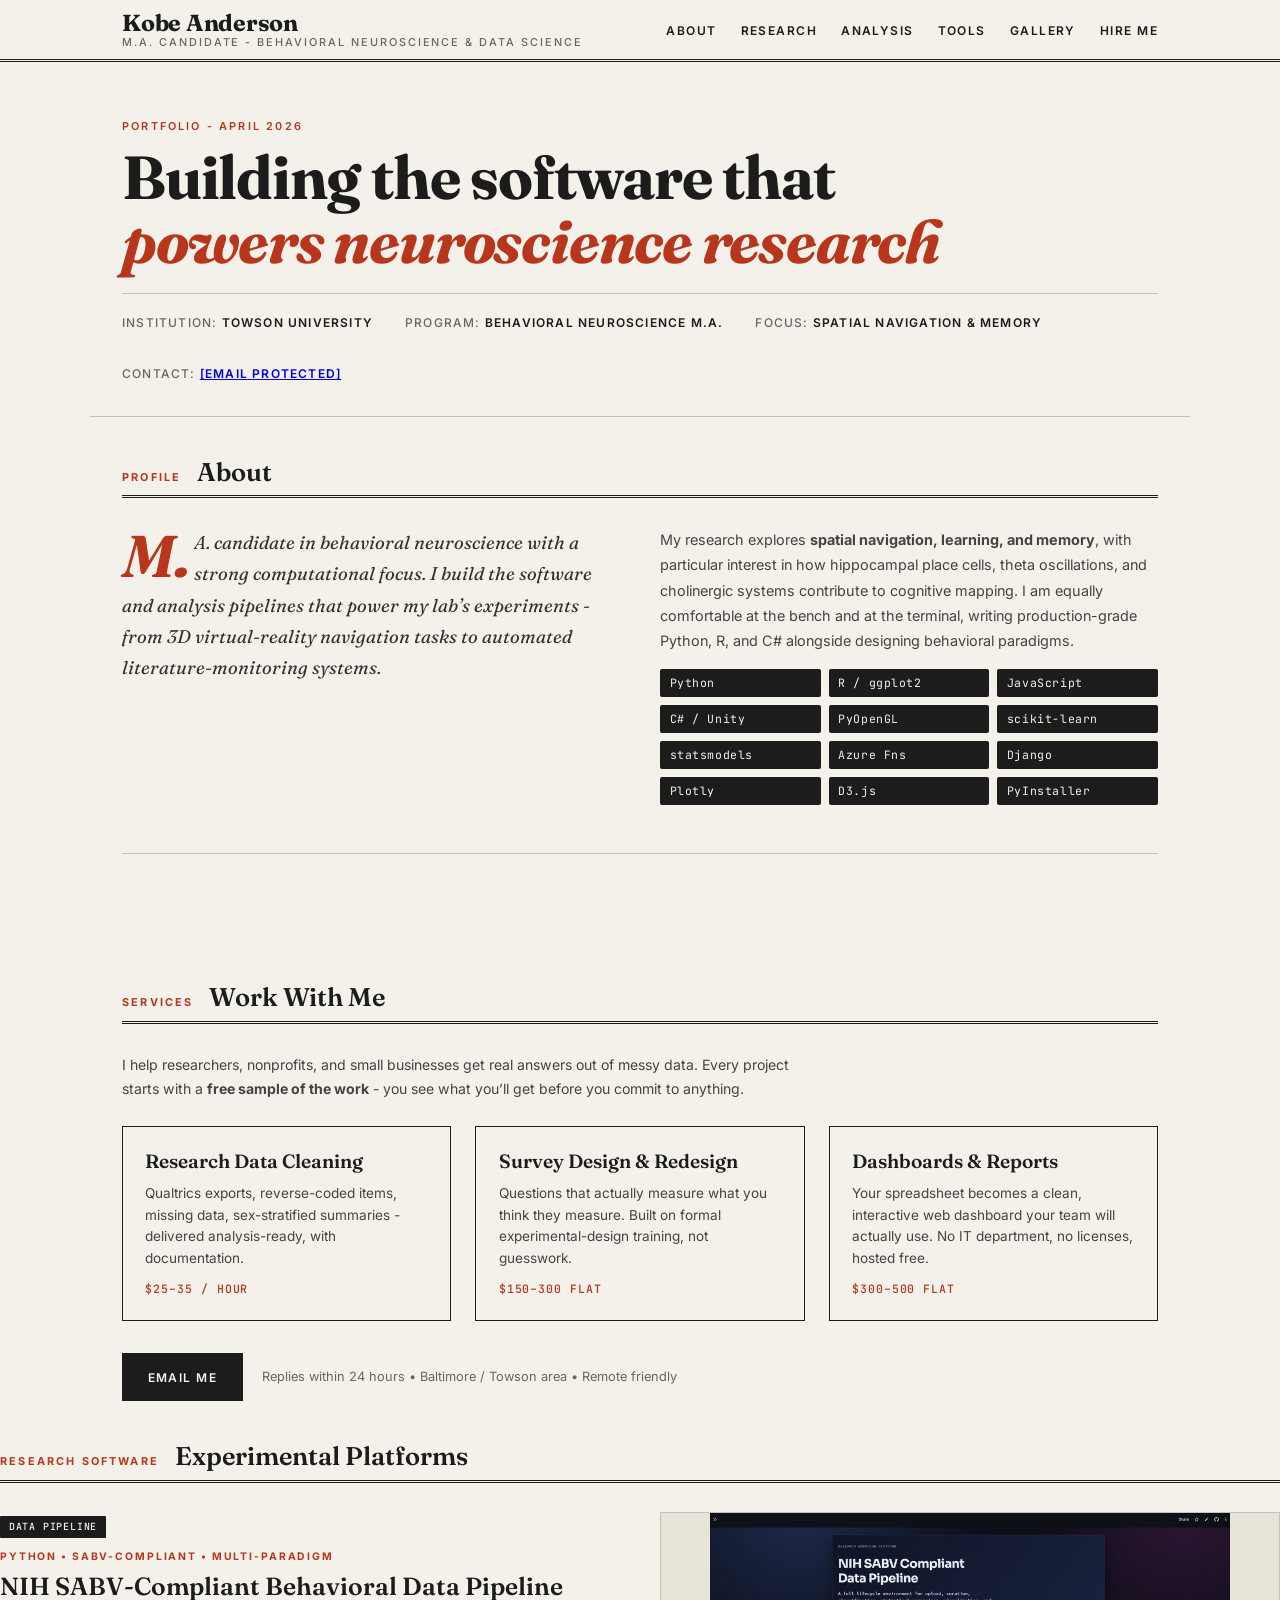
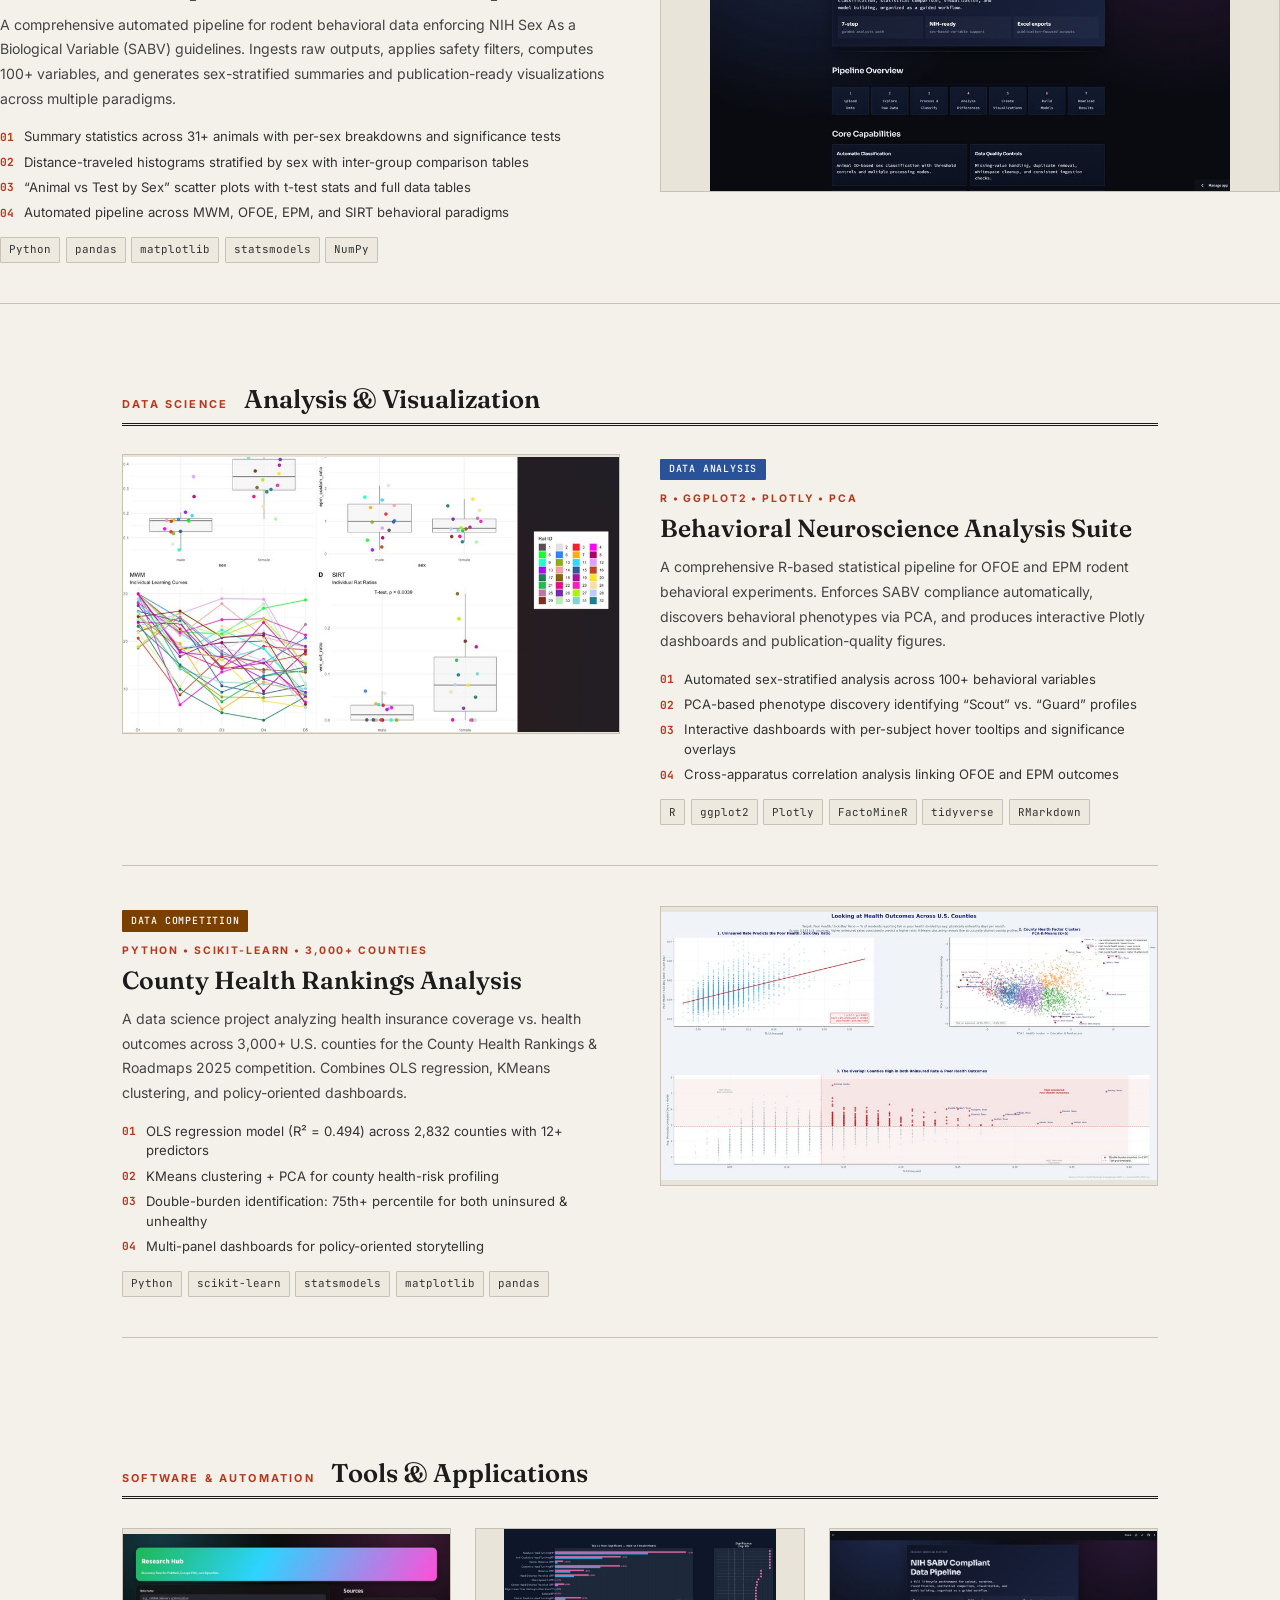
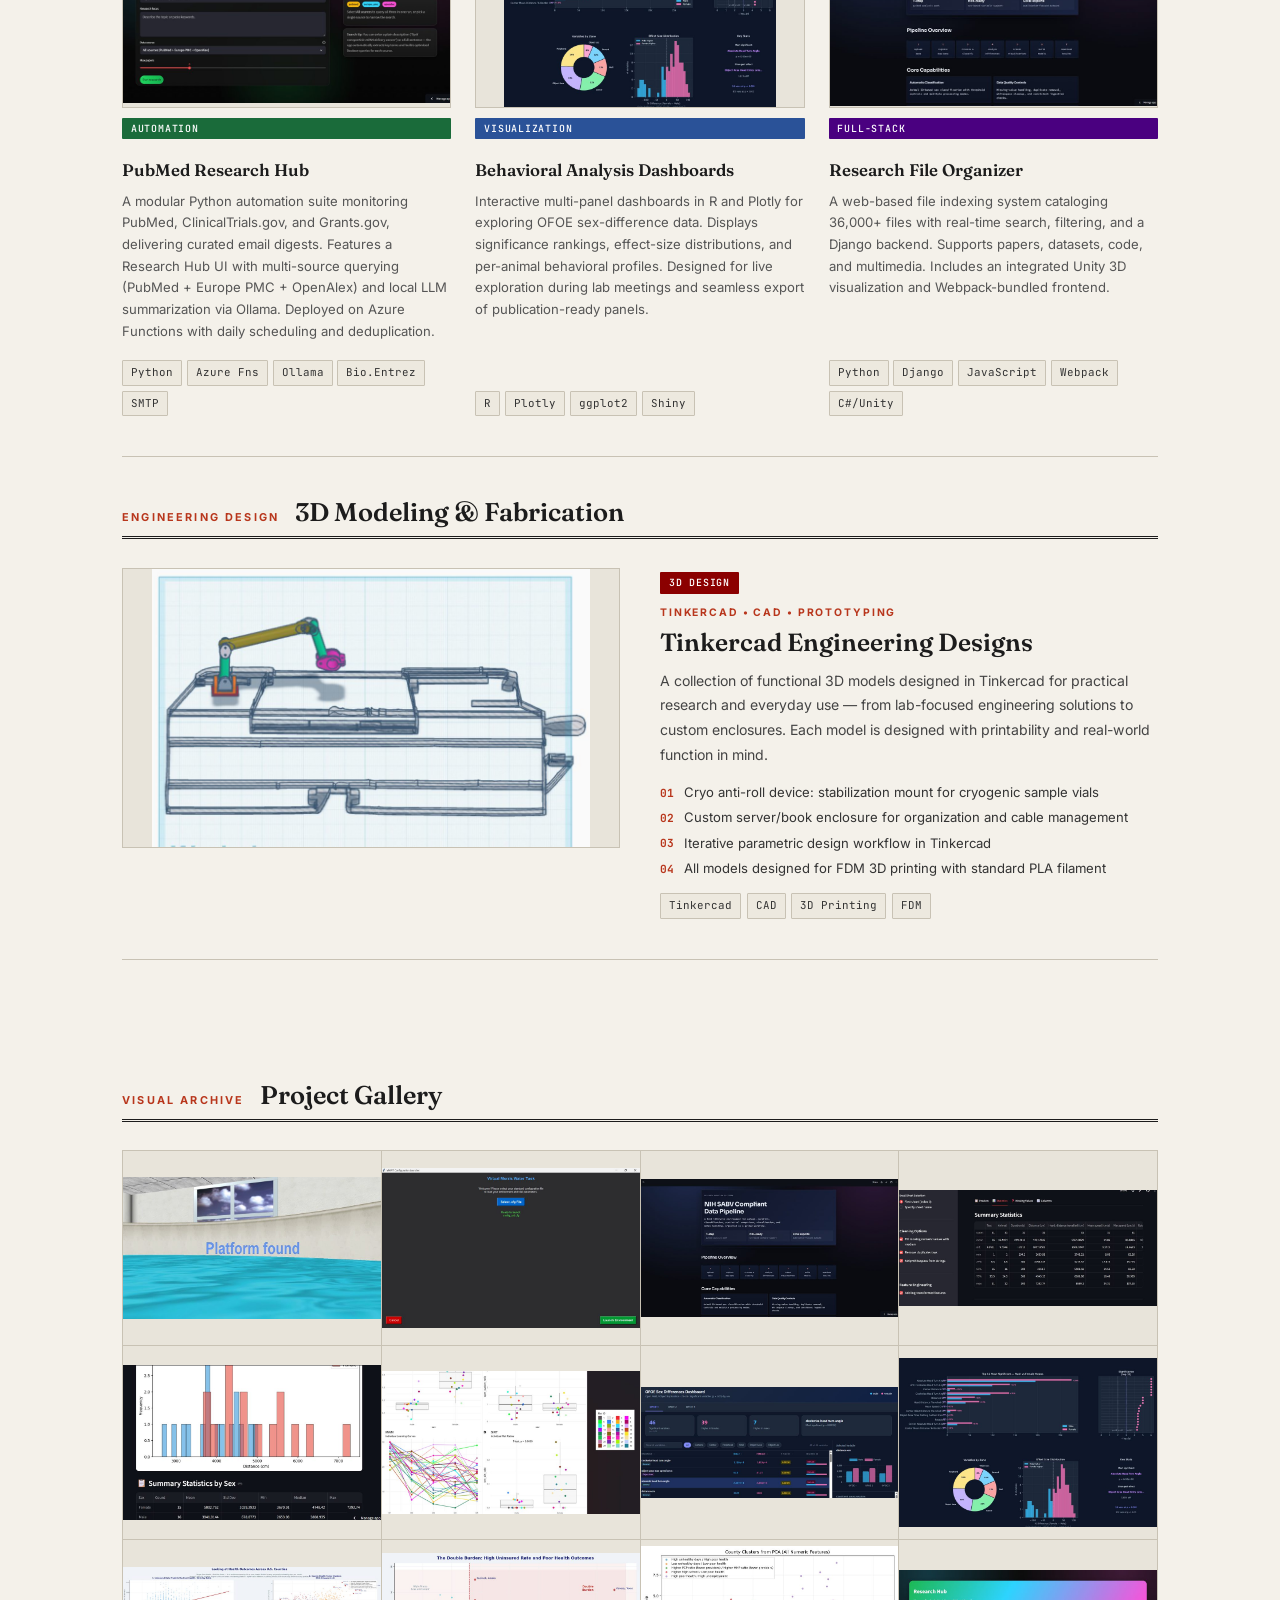
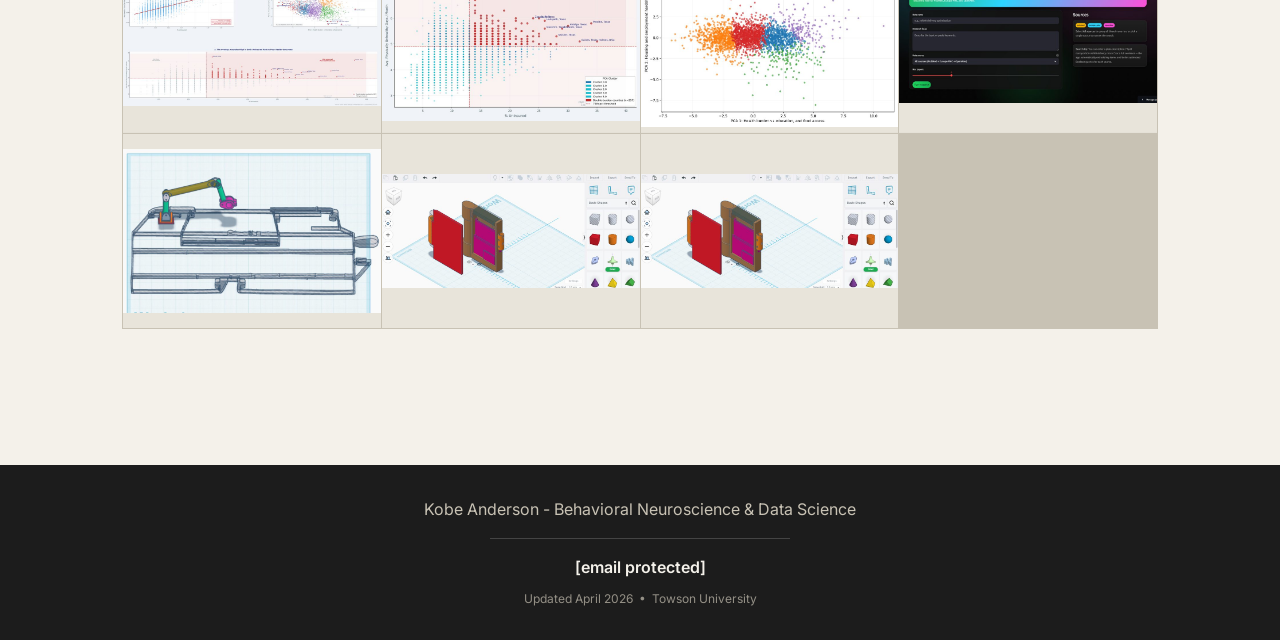
==== index.html @ 32486c0e "Update index.html" ====
<!DOCTYPE html>
<html lang="en">
<head>
<meta charset="UTF-8" />
<meta name="viewport" content="width=device-width, initial-scale=1.0" />
<title>Kobe Anderson — Research Portfolio</title>
<link rel="preconnect" href="https://fonts.googleapis.com" />
<link rel="preconnect" href="https://fonts.gstatic.com" crossorigin />
<link href="https://fonts.googleapis.com/css2?family=Fraunces:ital,wght@0,300;0,400;0,600;0,700;1,300;1,400&family=Inter:wght@300;400;500;600&family=JetBrains+Mono:wght@400;500&display=swap" rel="stylesheet" />
<style>
*,*::before,*::after{box-sizing:border-box;margin:0;padding:0}
html{scroll-behavior:smooth;font-size:16px}
body{background:#f4f1ea;color:#1c1c1c;font-family:'Inter',sans-serif;line-height:1.6;min-height:100vh}
.masthead{position:sticky;top:0;z-index:100;background:#f4f1ea;border-bottom:3px double #1c1c1c;padding:0.6rem 0}
.masthead-inner{max-width:1100px;margin:0 auto;padding:0 2rem;display:flex;align-items:center;justify-content:space-between;gap:1rem}
.masthead-brand{display:flex;flex-direction:column;line-height:1.1}
.masthead-name{font-family:'Fraunces',serif;font-size:1.45rem;font-weight:700;letter-spacing:-0.01em;color:#1c1c1c}
.masthead-sub{font-family:'Inter',sans-serif;font-size:0.68rem;font-weight:500;letter-spacing:0.18em;text-transform:uppercase;color:#666;margin-top:2px}
.masthead-nav{display:flex;gap:1.5rem;list-style:none}
.masthead-nav a{font-family:'Inter',sans-serif;font-size:0.75rem;font-weight:600;letter-spacing:0.12em;text-transform:uppercase;color:#1c1c1c;text-decoration:none;transition:color .2s}
.masthead-nav a:hover{color:#b8361c}
.hero{max-width:1100px;margin:0 auto;padding:3.5rem 2rem 2rem;border-bottom:1px solid #c8c2b4}
.hero-vol{font-family:'Inter',sans-serif;font-size:0.68rem;font-weight:600;letter-spacing:0.2em;text-transform:uppercase;color:#b8361c;margin-bottom:0.7rem}
.hero-title{font-family:'Fraunces',serif;font-size:clamp(2.4rem,5vw,3.8rem);font-weight:700;line-height:1.05;letter-spacing:-0.02em;color:#1c1c1c;max-width:820px}
.hero-title em{font-style:italic;color:#b8361c}
.hero-byline{display:flex;gap:2rem;margin-top:1.2rem;padding-top:1.2rem;border-top:1px solid #c8c2b4;flex-wrap:wrap}
.hero-byline-item{font-size:0.75rem;font-weight:500;letter-spacing:0.1em;text-transform:uppercase;color:#666}
.hero-byline-item span{color:#1c1c1c;font-weight:600}
.layout{max-width:1100px;margin:0 auto;padding:2.5rem 2rem}
.section-header{display:flex;align-items:baseline;gap:1rem;margin-bottom:1.8rem;padding-bottom:0.5rem;border-bottom:3px double #1c1c1c}
.section-label{font-family:'Inter',sans-serif;font-size:0.68rem;font-weight:700;letter-spacing:0.2em;text-transform:uppercase;color:#b8361c;white-space:nowrap}
.section-title{font-family:'Fraunces',serif;font-size:1.6rem;font-weight:600;color:#1c1c1c;line-height:1.2}
.about-strip{display:grid;grid-template-columns:1fr 1fr;gap:2.5rem;margin-bottom:3rem;padding-bottom:3rem;border-bottom:1px solid #c8c2b4}
@media(max-width:680px){.about-strip{grid-template-columns:1fr}}
.about-lead{font-family:'Fraunces',serif;font-size:1.15rem;font-weight:400;font-style:italic;color:#333;line-height:1.7}
.about-lead::first-letter{font-size:3.2em;font-weight:700;float:left;line-height:0.8;margin:0.08em 0.07em 0 0;color:#b8361c}
.about-body{font-size:0.9rem;color:#444;line-height:1.75}
.skills-grid{display:grid;grid-template-columns:repeat(auto-fill,minmax(140px,1fr));gap:0.5rem;margin-top:1rem}
.skill-tag{background:#1c1c1c;color:#f4f1ea;font-family:'JetBrains Mono',monospace;font-size:0.72rem;padding:0.3rem 0.6rem;border-radius:2px;letter-spacing:0.05em}
.feature-grid{display:grid;grid-template-columns:1fr 1fr;gap:2.5rem;margin-bottom:2.5rem;padding-bottom:2.5rem;border-bottom:1px solid #c8c2b4}
@media(max-width:760px){.feature-grid{grid-template-columns:1fr}}
.img-frame{background:#e8e4da;border:1px solid #c8c2b4;display:flex;align-items:center;justify-content:center;overflow:hidden;height:280px}
.img-frame img{max-width:100%;max-height:100%;width:auto;height:auto;object-fit:contain;display:block}
.mini-img-frame{background:#e8e4da;border:1px solid #c8c2b4;display:flex;align-items:center;justify-content:center;height:180px;overflow:hidden}
.mini-img-frame img{max-width:100%;max-height:100%;width:auto;height:auto;object-fit:contain;display:block}
.badge{display:inline-block;font-family:'JetBrains Mono',monospace;font-size:0.62rem;font-weight:500;letter-spacing:0.08em;text-transform:uppercase;padding:0.18rem 0.55rem;border-radius:1px;margin-bottom:0.7rem}
.badge-research{background:#1c1c1c;color:#f4f1ea}
.badge-data{background:#2a5298;color:#fff}
.badge-auto{background:#1a6b3a;color:#fff}
.badge-comp{background:#7b3f00;color:#fff}
.badge-web{background:#4a0080;color:#fff}
.badge-tool{background:#006080;color:#fff}
.badge-design{background:#8b0000;color:#fff}
.article-kicker{font-family:'Inter',sans-serif;font-size:0.65rem;font-weight:700;letter-spacing:0.18em;text-transform:uppercase;color:#b8361c;margin-bottom:0.4rem}
.article-title{font-family:'Fraunces',serif;font-size:1.55rem;font-weight:600;line-height:1.2;color:#1c1c1c;margin-bottom:0.7rem}
.article-body{font-size:0.88rem;color:#444;line-height:1.75;margin-bottom:1rem}
.highlights-list{list-style:none;counter-reset:hl;display:flex;flex-direction:column;gap:0.35rem}
.highlights-list li{counter-increment:hl;display:flex;gap:0.6rem;font-size:0.82rem;color:#333;line-height:1.5}
.highlights-list li::before{content:counter(hl,decimal-leading-zero);font-family:'JetBrains Mono',monospace;font-size:0.7rem;color:#b8361c;font-weight:700;flex-shrink:0;padding-top:0.1rem}
.tech-row{display:flex;flex-wrap:wrap;gap:0.35rem;margin-top:0.9rem}
.tech-chip{font-family:'JetBrains Mono',monospace;font-size:0.68rem;background:#ede9df;color:#333;padding:0.2rem 0.5rem;border:1px solid #c8c2b4;border-radius:1px}
.mini-grid{display:grid;grid-template-columns:repeat(3,1fr);gap:1.5rem;margin-bottom:2.5rem;padding-bottom:2.5rem;border-bottom:1px solid #c8c2b4}
@media(max-width:820px){.mini-grid{grid-template-columns:1fr 1fr}}
@media(max-width:560px){.mini-grid{grid-template-columns:1fr}}
.mini-card{display:flex;flex-direction:column;gap:0.6rem}
.mini-title{font-family:'Fraunces',serif;font-size:1.05rem;font-weight:600;line-height:1.25;color:#1c1c1c}
.mini-body{font-size:0.82rem;color:#555;line-height:1.65;flex:1}
.mini-chips{display:flex;flex-wrap:wrap;gap:0.3rem;margin-top:auto;padding-top:0.5rem}
.gallery-grid{display:grid;grid-template-columns:repeat(auto-fill,minmax(220px,1fr));gap:1px;background:#c8c2b4;border:1px solid #c8c2b4;margin-bottom:3rem}
.gallery-cell{background:#e8e4da;overflow:hidden;aspect-ratio:4/3;position:relative;cursor:pointer}
.gallery-cell img{width:100%;height:100%;object-fit:contain;transition:opacity .3s}
.gallery-cell:hover img{opacity:0.85}
.gallery-caption{position:absolute;bottom:0;left:0;right:0;background:rgba(28,28,28,.80);color:#f4f1ea;font-size:0.68rem;padding:0.3rem 0.6rem;font-family:'Inter',sans-serif;transform:translateY(100%);transition:transform .25s}
.gallery-cell:hover .gallery-caption{transform:translateY(0)}
.site-footer{background:#1c1c1c;color:#c8c2b4;padding:2rem;margin-top:3rem;text-align:center}
.site-footer a{color:#f4f1ea;text-decoration:none;font-weight:600}
.footer-rule{border:none;border-top:1px solid #444;margin:1rem auto;max-width:300px}
.footer-small{font-size:0.75rem;opacity:.7;margin-top:0.5rem}
.svc-grid{display:grid;grid-template-columns:repeat(3,1fr);gap:1.5rem;margin:1.5rem 0 2rem}
@media(max-width:820px){.svc-grid{grid-template-columns:1fr}}
.svc-card{border:1px solid #1c1c1c;padding:1.4rem;display:flex;flex-direction:column;gap:0.6rem}
.svc-title{font-family:'Fraunces',serif;font-size:1.2rem;font-weight:600;line-height:1.25;color:#1c1c1c}
.svc-body{font-size:0.85rem;color:#444;line-height:1.6;flex:1}
.svc-price{font-family:'JetBrains Mono',monospace;font-size:0.72rem;font-weight:500;letter-spacing:0.08em;text-transform:uppercase;color:#b8361c}
.cta-row{display:flex;align-items:center;gap:1.2rem;flex-wrap:wrap}
.cta-btn{display:inline-block;background:#1c1c1c;color:#f4f1ea;font-family:'Inter',sans-serif;font-size:0.75rem;font-weight:600;letter-spacing:0.12em;text-transform:uppercase;text-decoration:none;padding:0.9rem 1.6rem;transition:background .2s}
.cta-btn:hover{background:#b8361c}
.cta-note{font-size:0.8rem;color:#666}
</style>
<base target="_blank">
</head>
<body>

<header class="masthead">
  <div class="masthead-inner">
    <div class="masthead-brand">
      <span class="masthead-name">Kobe Anderson</span>
      <span class="masthead-sub">M.A. Candidate - Behavioral Neuroscience &amp; Data Science</span>
    </div>
    <nav><ul class="masthead-nav">
      <li><a href="#about">About</a></li>
      <li><a href="#research">Research</a></li>
      <li><a href="#analysis">Analysis</a></li>
      <li><a href="#tools">Tools</a></li>
      <li><a href="#gallery">Gallery</a></li>
      <li><a href="#hire">Hire Me</a></li>
    </ul></nav>
  </div>
</header>

<section class="hero">
  <div class="hero-vol">Portfolio - April 2026</div>
  <h1 class="hero-title">Building the software that<br><em>powers neuroscience research</em></h1>
  <div class="hero-byline">
    <div class="hero-byline-item">Institution: <span>Towson University</span></div>
    <div class="hero-byline-item">Program: <span>Behavioral Neuroscience M.A.</span></div>
    <div class="hero-byline-item">Focus: <span>Spatial Navigation &amp; Memory</span></div>
    <div class="hero-byline-item">Contact: <span><a href="/cdn-cgi/l/email-protection" class="__cf_email__" data-cfemail="c6ada9a4a3e8b7e8a7a8a2a3b4b5a9a886a1aba7afaae8a5a9ab">[email&#160;protected]</a></span></div>
  </div>
</section>

<section class="layout" id="about">
  <div class="section-header"><span class="section-label">Profile</span><h2 class="section-title">About</h2></div>
  <div class="about-strip">
    <div>
      <p class="about-lead">M.A. candidate in behavioral neuroscience with a strong computational focus. I build the software and analysis pipelines that power my lab&rsquo;s experiments - from 3D virtual-reality navigation tasks to automated literature-monitoring systems.</p>
    </div>
    <div>
      <p class="about-body">My research explores <strong>spatial navigation, learning, and memory</strong>, with particular interest in how hippocampal place cells, theta oscillations, and cholinergic systems contribute to cognitive mapping. I am equally comfortable at the bench and at the terminal, writing production-grade Python, R, and C# alongside designing behavioral paradigms.</p>
      <div class="skills-grid">
        <span class="skill-tag">Python</span><span class="skill-tag">R / ggplot2</span><span class="skill-tag">JavaScript</span><span class="skill-tag">C# / Unity</span><span class="skill-tag">PyOpenGL</span><span class="skill-tag">scikit-learn</span><span class="skill-tag">statsmodels</span><span class="skill-tag">Azure Fns</span><span class="skill-tag">Django</span><span class="skill-tag">Plotly</span><span class="skill-tag">D3.js</span><span class="skill-tag">PyInstaller</span>
      </div>
    </div>
  </div>
</section>

<section class="layout" id="hire">
  <div class="section-header"><span class="section-label">Services</span><h2 class="section-title">Work With Me</h2></div>
  <p class="article-body" style="max-width:44rem">I help researchers, nonprofits, and small businesses get real answers out of messy data. Every project starts with a <strong>free sample of the work</strong> - you see what you&rsquo;ll get before you commit to anything.</p>
  <div class="svc-grid">
    <div class="svc-card">
      <h3 class="svc-title">Research Data Cleaning</h3>
      <p class="svc-body">Qualtrics exports, reverse-coded items, missing data, sex-stratified summaries - delivered analysis-ready, with documentation.</p>
      <span class="svc-price">$25&ndash;35 / hour</span>
    </div>
    <div class="svc-card">
      <h3 class="svc-title">Survey Design &amp; Redesign</h3>
      <p class="svc-body">Questions that actually measure what you think they measure. Built on formal experimental-design training, not guesswork.</p>
      <span class="svc-price">$150&ndash;300 flat</span>
    </div>
    <div class="svc-card">
      <h3 class="svc-title">Dashboards &amp; Reports</h3>
      <p class="svc-body">Your spreadsheet becomes a clean, interactive web dashboard your team will actually use. No IT department, no licenses, hosted free.</p>
      <span class="svc-price">$300&ndash;500 flat</span>
    </div>
  </div>
  <div class="cta-row">
    <a class="cta-btn" href="/cdn-cgi/l/email-protection#bdd6d2dfd893cc93dcd3d9d8cfced2d3fddad0dcd4d193ded2d082cec8dfd7d8dec980edcfd2d7d8dec9988f8dd4d3ccc8d4cfc4">Email Me</a>
    <span class="cta-note">Replies within 24 hours &bull; Baltimore / Towson area &bull; Remote friendly</span>
  </div>
</section>

  <div class="section-header"><span class="section-label">Research Software</span><h2 class="section-title">Experimental Platforms</h2></div>

  <div class="feature-grid">
    <div>
      <span class="badge badge-research">Data Pipeline</span>
      <div class="article-kicker">Python &bull; SABV-Compliant &bull; Multi-Paradigm</div>
      <h3 class="article-title">NIH SABV-Compliant Behavioral Data Pipeline</h3>
      <p class="article-body">A comprehensive automated pipeline for rodent behavioral data enforcing NIH Sex As a Biological Variable (SABV) guidelines. Ingests raw outputs, applies safety filters, computes 100+ variables, and generates sex-stratified summaries and publication-ready visualizations across multiple paradigms.</p>
      <ul class="highlights-list">
        <li>Summary statistics across 31+ animals with per-sex breakdowns and significance tests</li>
        <li>Distance-traveled histograms stratified by sex with inter-group comparison tables</li>
        <li>&ldquo;Animal vs Test by Sex&rdquo; scatter plots with t-test stats and full data tables</li>
        <li>Automated pipeline across MWM, OFOE, EPM, and SIRT behavioral paradigms</li>
      </ul>
      <div class="tech-row"><span class="tech-chip">Python</span><span class="tech-chip">pandas</span><span class="tech-chip">matplotlib</span><span class="tech-chip">statsmodels</span><span class="tech-chip">NumPy</span></div>
    </div>
    <div class="img-frame"><img src="[data-uri]" alt="NIH SABV Data Pipeline" /></div>
  </div>
</section>

<section class="layout" id="analysis">
  <div class="section-header"><span class="section-label">Data Science</span><h2 class="section-title">Analysis &amp; Visualization</h2></div>

  <div class="feature-grid">
    <div class="img-frame"><img src="[data-uri]" alt="Behavioral Analysis Suite" /></div>
    <div>
      <span class="badge badge-data">Data Analysis</span>
      <div class="article-kicker">R &bull; ggplot2 &bull; Plotly &bull; PCA</div>
      <h3 class="article-title">Behavioral Neuroscience Analysis Suite</h3>
      <p class="article-body">A comprehensive R-based statistical pipeline for OFOE and EPM rodent behavioral experiments. Enforces SABV compliance automatically, discovers behavioral phenotypes via PCA, and produces interactive Plotly dashboards and publication-quality figures.</p>
      <ul class="highlights-list">
        <li>Automated sex-stratified analysis across 100+ behavioral variables</li>
        <li>PCA-based phenotype discovery identifying &ldquo;Scout&rdquo; vs. &ldquo;Guard&rdquo; profiles</li>
        <li>Interactive dashboards with per-subject hover tooltips and significance overlays</li>
        <li>Cross-apparatus correlation analysis linking OFOE and EPM outcomes</li>
      </ul>
      <div class="tech-row"><span class="tech-chip">R</span><span class="tech-chip">ggplot2</span><span class="tech-chip">Plotly</span><span class="tech-chip">FactoMineR</span><span class="tech-chip">tidyverse</span><span class="tech-chip">RMarkdown</span></div>
    </div>
  </div>

  <div class="feature-grid">
    <div>
      <span class="badge badge-comp">Data Competition</span>
      <div class="article-kicker">Python &bull; scikit-learn &bull; 3,000+ Counties</div>
      <h3 class="article-title">County Health Rankings Analysis</h3>
      <p class="article-body">A data science project analyzing health insurance coverage vs. health outcomes across 3,000+ U.S. counties for the County Health Rankings &amp; Roadmaps 2025 competition. Combines OLS regression, KMeans clustering, and policy-oriented dashboards.</p>
      <ul class="highlights-list">
        <li>OLS regression model (R&sup2;&nbsp;=&nbsp;0.494) across 2,832 counties with 12+ predictors</li>
        <li>KMeans clustering + PCA for county health-risk profiling</li>
        <li>Double-burden identification: 75th+ percentile for both uninsured &amp; unhealthy</li>
        <li>Multi-panel dashboards for policy-oriented storytelling</li>
      </ul>
      <div class="tech-row"><span class="tech-chip">Python</span><span class="tech-chip">scikit-learn</span><span class="tech-chip">statsmodels</span><span class="tech-chip">matplotlib</span><span class="tech-chip">pandas</span></div>
    </div>
    <div class="img-frame"><img src="[data-uri]" alt="County Health Rankings" /></div>
  </div>
</section>

<section class="layout" id="tools">
  <div class="section-header"><span class="section-label">Software &amp; Automation</span><h2 class="section-title">Tools &amp; Applications</h2></div>
  <div class="mini-grid">
    <div class="mini-card">
      <div class="mini-img-frame"><img src="[data-uri]" alt="PubMed Research Hub" /></div>
      <span class="badge badge-auto">Automation</span>
      <h3 class="mini-title">PubMed Research Hub</h3>
      <p class="mini-body">A modular Python automation suite monitoring PubMed, ClinicalTrials.gov, and Grants.gov, delivering curated email digests. Features a Research Hub UI with multi-source querying (PubMed + Europe PMC + OpenAlex) and local LLM summarization via Ollama. Deployed on Azure Functions with daily scheduling and deduplication.</p>
      <div class="mini-chips"><span class="tech-chip">Python</span><span class="tech-chip">Azure Fns</span><span class="tech-chip">Ollama</span><span class="tech-chip">Bio.Entrez</span><span class="tech-chip">SMTP</span></div>
    </div>
    <div class="mini-card">
      <div class="mini-img-frame"><img src="[data-uri]" alt="Behavioral Dashboards" /></div>
      <span class="badge badge-data">Visualization</span>
      <h3 class="mini-title">Behavioral Analysis Dashboards</h3>
      <p class="mini-body">Interactive multi-panel dashboards in R and Plotly for exploring OFOE sex-difference data. Displays significance rankings, effect-size distributions, and per-animal behavioral profiles. Designed for live exploration during lab meetings and seamless export of publication-ready panels.</p>
      <div class="mini-chips"><span class="tech-chip">R</span><span class="tech-chip">Plotly</span><span class="tech-chip">ggplot2</span><span class="tech-chip">Shiny</span></div>
    </div>
    <div class="mini-card">
      <div class="mini-img-frame"><img src="[data-uri]" alt="Research File Organizer" /></div>
      <span class="badge badge-web">Full-Stack</span>
      <h3 class="mini-title">Research File Organizer</h3>
      <p class="mini-body">A web-based file indexing system cataloging 36,000+ files with real-time search, filtering, and a Django backend. Supports papers, datasets, code, and multimedia. Includes an integrated Unity 3D visualization and Webpack-bundled frontend.</p>
      <div class="mini-chips"><span class="tech-chip">Python</span><span class="tech-chip">Django</span><span class="tech-chip">JavaScript</span><span class="tech-chip">Webpack</span><span class="tech-chip">C#/Unity</span></div>
    </div>
  </div>

  <div class="section-header" style="margin-top:1rem">
    <span class="section-label">Engineering Design</span><h2 class="section-title">3D Modeling &amp; Fabrication</h2>
  </div>
  <div class="feature-grid">
    <div class="img-frame"><img src="[data-uri]" alt="Tinkercad 3D designs" /></div>
    <div>
      <span class="badge badge-design">3D Design</span>
      <div class="article-kicker">Tinkercad &bull; CAD &bull; Prototyping</div>
      <h3 class="article-title">Tinkercad Engineering Designs</h3>
      <p class="article-body">A collection of functional 3D models designed in Tinkercad for practical research and everyday use — from lab-focused engineering solutions to custom enclosures. Each model is designed with printability and real-world function in mind.</p>
      <ul class="highlights-list">
        <li>Cryo anti-roll device: stabilization mount for cryogenic sample vials</li>
        <li>Custom server/book enclosure for organization and cable management</li>
        <li>Iterative parametric design workflow in Tinkercad</li>
        <li>All models designed for FDM 3D printing with standard PLA filament</li>
      </ul>
      <div class="tech-row"><span class="tech-chip">Tinkercad</span><span class="tech-chip">CAD</span><span class="tech-chip">3D Printing</span><span class="tech-chip">FDM</span></div>
    </div>
  </div>
</section>

<section class="layout" id="gallery">
  <div class="section-header"><span class="section-label">Visual Archive</span><h2 class="section-title">Project Gallery</h2></div>
  <div class="gallery-grid">
    <div class="gallery-cell"><img src="[data-uri]" alt="VMWT" /><div class="gallery-caption">Virtual Morris Water Task</div></div>
    <div class="gallery-cell"><img src="[data-uri]" alt="VMWT config" /><div class="gallery-caption">VMWT - Block configuration editor</div></div>
    <div class="gallery-cell"><img src="[data-uri]" alt="NIH pipeline" /><div class="gallery-caption">NIH SABV Data Pipeline</div></div>
    <div class="gallery-cell"><img src="[data-uri]" alt="NIH stats" /><div class="gallery-caption">NIH Pipeline - Summary statistics</div></div>
    <div class="gallery-cell"><img src="[data-uri]" alt="NIH histogram" /><div class="gallery-caption">NIH Pipeline - Distance by sex</div></div>
    <div class="gallery-cell"><img src="[data-uri]" alt="Behavioral analysis" /><div class="gallery-caption">Behavioral Analysis Suite</div></div>
    <div class="gallery-cell"><img src="[data-uri]" alt="Behavioral dashboard" /><div class="gallery-caption">Behavioral Suite - Sex Differences Dashboard</div></div>
    <div class="gallery-cell"><img src="[data-uri]" alt="Top 12 variables" /><div class="gallery-caption">Behavioral Suite - Top 12 significant variables</div></div>
    <div class="gallery-cell"><img src="[data-uri]" alt="County health" /><div class="gallery-caption">County Health Rankings Analysis</div></div>
    <div class="gallery-cell"><img src="[data-uri]" alt="Double burden" /><div class="gallery-caption">County Health - Double-burden quadrant</div></div>
    <div class="gallery-cell"><img src="[data-uri]" alt="PCA clusters" /><div class="gallery-caption">County Health - PCA cluster analysis</div></div>
    <div class="gallery-cell"><img src="[data-uri]" alt="Research Hub" /><div class="gallery-caption">PubMed Research Hub</div></div>
    <div class="gallery-cell"><img src="[data-uri]" alt="3D design" /><div class="gallery-caption">3D Modeling - Tinkercad designs</div></div>
    <div class="gallery-cell"><img src="[data-uri]" alt="Book enclosure" /><div class="gallery-caption">3D Design - Server/book enclosure</div></div>
    <div class="gallery-cell"><img src="[data-uri]" alt="Tinkercad model" /><div class="gallery-caption">3D Design - Parametric model view</div></div>
  </div>
</section>

<footer class="site-footer">
  <div>Kobe Anderson - Behavioral Neuroscience &amp; Data Science</div>
  <hr class="footer-rule" />
  <div><a href="/cdn-cgi/l/email-protection#e982868b8cc798c788878d8c9b9a8687a98e84888085c78a8684"><span class="__cf_email__" data-cfemail="c7aca8a5a2e9b6e9a6a9a3a2b5b4a8a987a0aaa6aeabe9a4a8aa">[email&#160;protected]</span></a></div>
  <div class="footer-small">Updated April 2026 &nbsp;&bull;&nbsp; Towson University</div>
</footer>
<script data-cfasync="false" src="/cdn-cgi/scripts/5c5dd728/cloudflare-static/email-decode.min.js"></script></body>
</html>
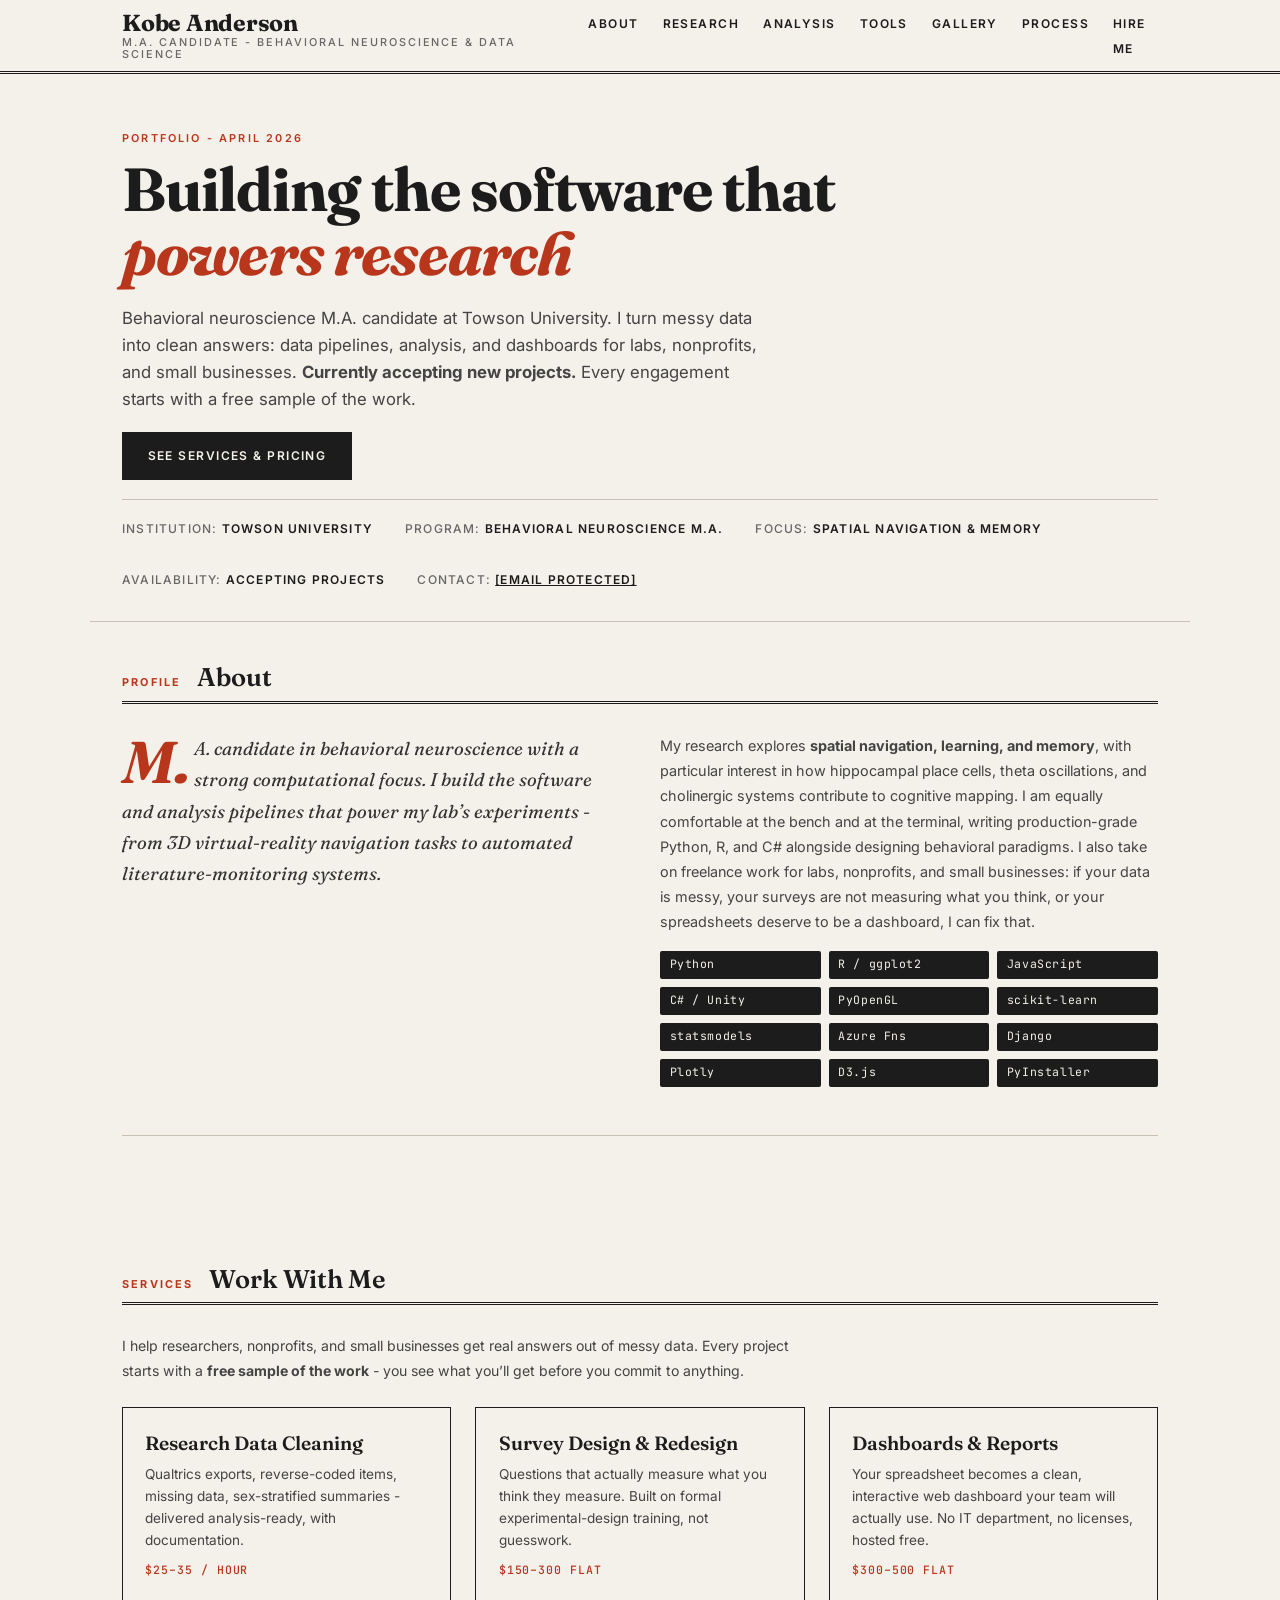
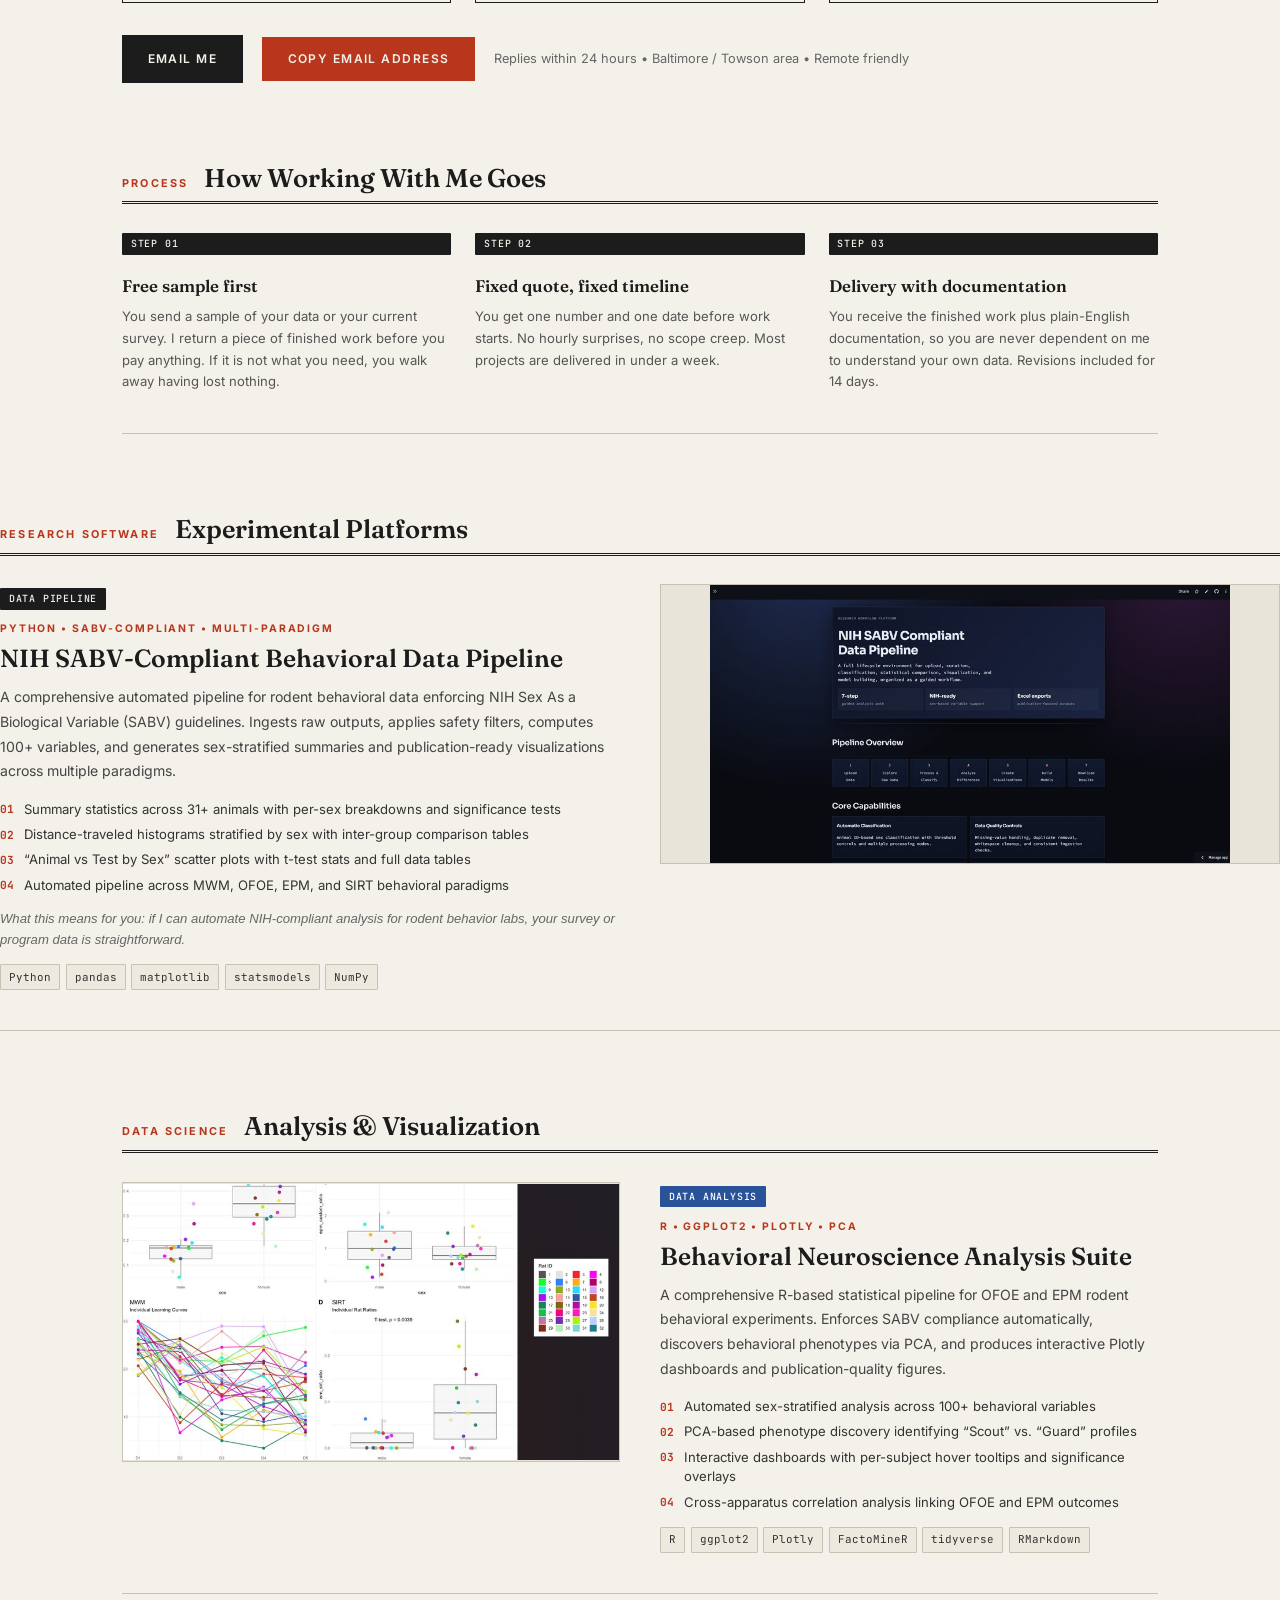
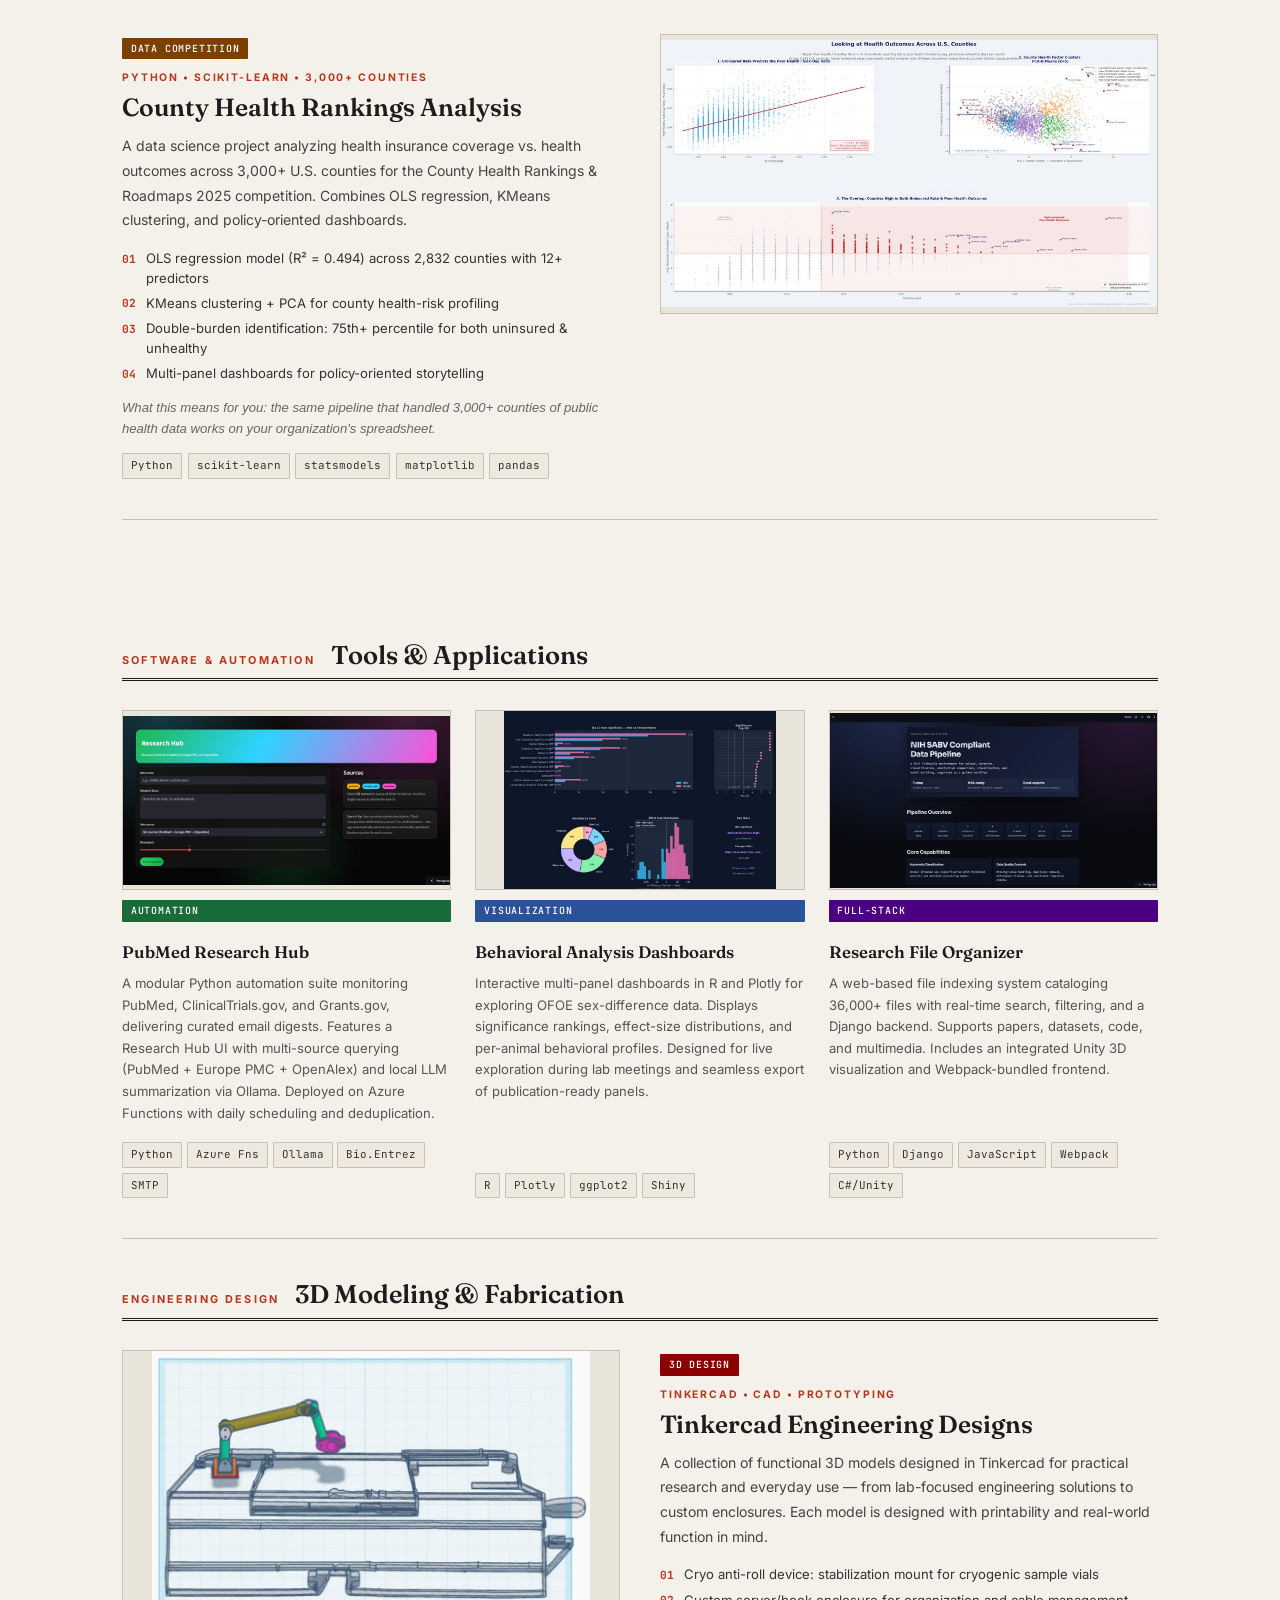
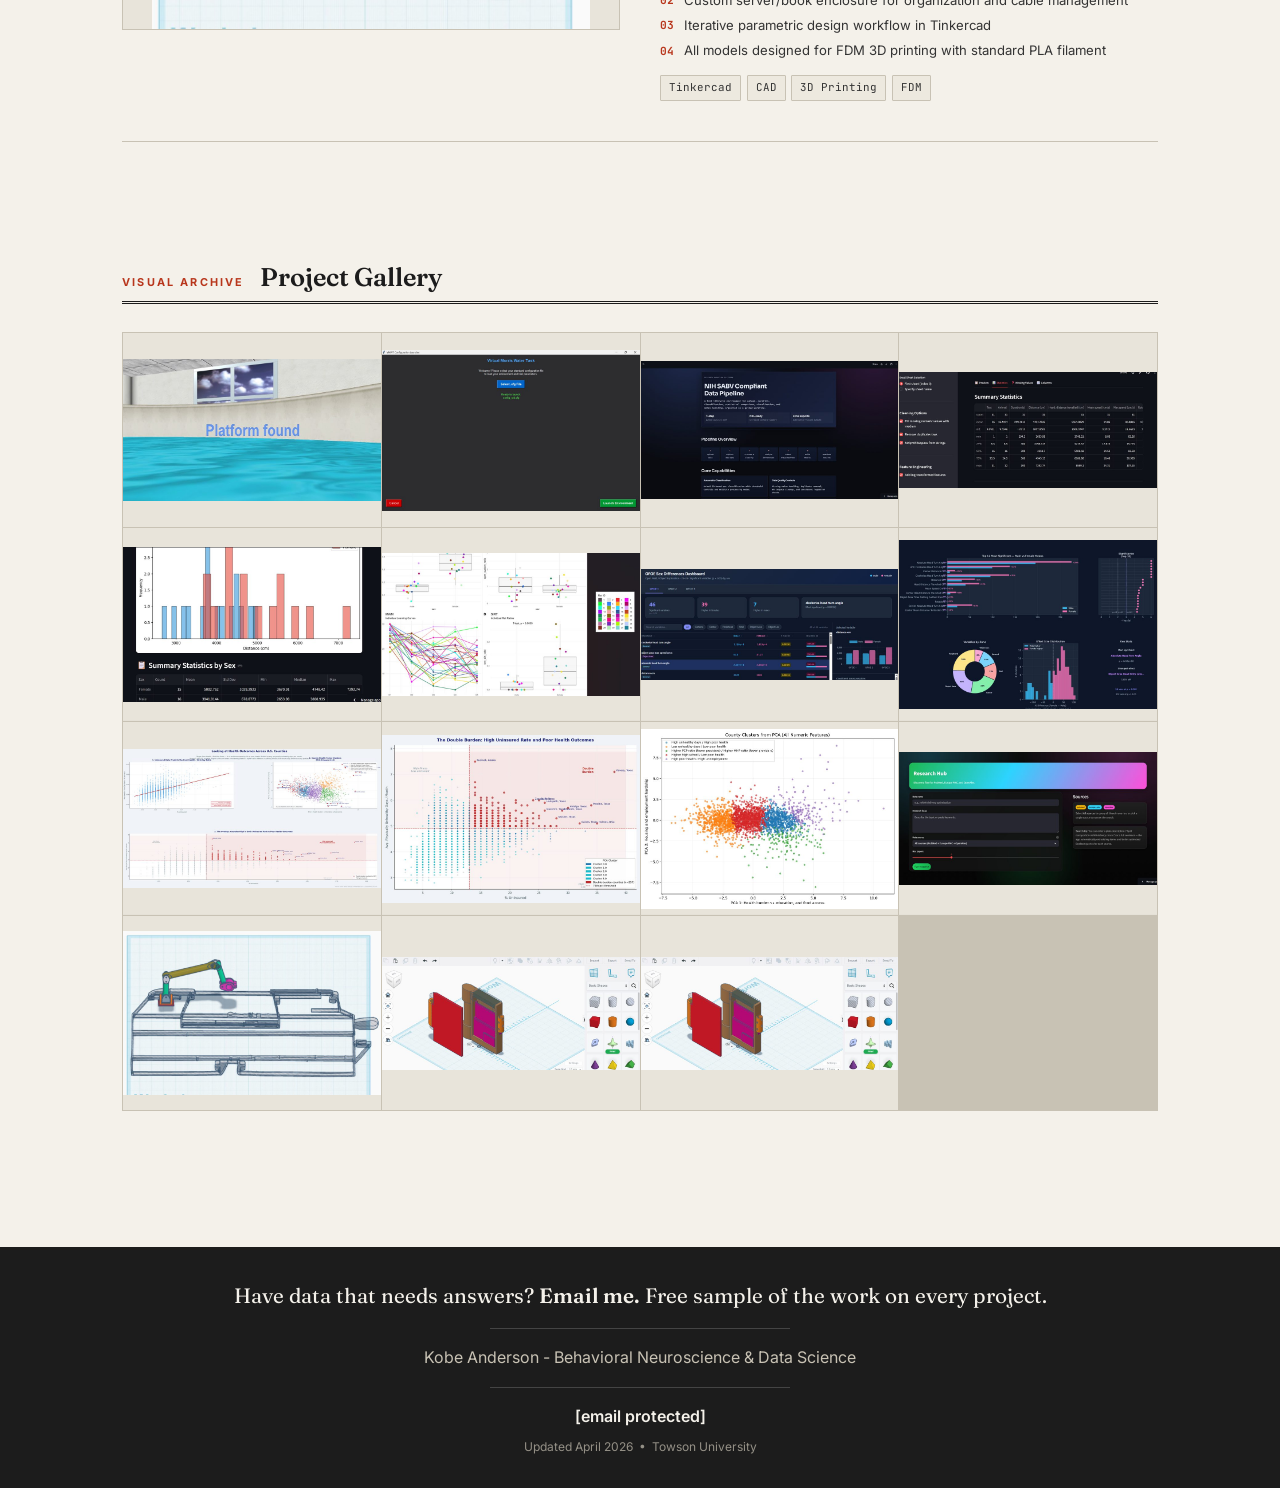
==== commit af629549: "Update print statement from 'Hello' to 'Goodbye'" ====
--- a/index.html
+++ b/index.html
@@ -3,7 +3,8 @@
 <head>
 <meta charset="UTF-8" />
 <meta name="viewport" content="width=device-width, initial-scale=1.0" />
-<title>Kobe Anderson — Research Portfolio</title>
+<title>Kobe Anderson | Data, Research &amp; Dashboard Services, Baltimore</title>
+<meta name="description" content="Behavioral neuroscience M.A. candidate at Towson University offering research data cleaning, survey design, and dashboard development for labs, nonprofits, and small businesses in Baltimore and remote. Free work sample on every project." />
 <link rel="preconnect" href="https://fonts.googleapis.com" />
 <link rel="preconnect" href="https://fonts.gstatic.com" crossorigin />
 <link href="https://fonts.googleapis.com/css2?family=Fraunces:ital,wght@0,300;0,400;0,600;0,700;1,300;1,400&family=Inter:wght@300;400;500;600&family=JetBrains+Mono:wght@400;500&display=swap" rel="stylesheet" />
@@ -103,6 +104,7 @@
       <li><a href="#analysis">Analysis</a></li>
       <li><a href="#tools">Tools</a></li>
       <li><a href="#gallery">Gallery</a></li>
+      <li><a href="#process">Process</a></li>
       <li><a href="#hire">Hire Me</a></li>
     </ul></nav>
   </div>
@@ -110,12 +112,15 @@
 
 <section class="hero">
   <div class="hero-vol">Portfolio - April 2026</div>
-  <h1 class="hero-title">Building the software that<br><em>powers neuroscience research</em></h1>
+  <h1 class="hero-title">Building the software that<br><em>powers research</em></h1>
+  <p style="font-size:1.05rem;color:#444;max-width:640px;margin-top:1.2rem;line-height:1.6">Behavioral neuroscience M.A. candidate at Towson University. I turn messy data into clean answers: data pipelines, analysis, and dashboards for labs, nonprofits, and small businesses. <strong>Currently accepting new projects.</strong> Every engagement starts with a free sample of the work.</p>
+  <p style="margin-top:1.2rem"><a class="cta-btn" href="#hire">See Services &amp; Pricing</a></p>
   <div class="hero-byline">
     <div class="hero-byline-item">Institution: <span>Towson University</span></div>
     <div class="hero-byline-item">Program: <span>Behavioral Neuroscience M.A.</span></div>
     <div class="hero-byline-item">Focus: <span>Spatial Navigation &amp; Memory</span></div>
-    <div class="hero-byline-item">Contact: <span><a href="/cdn-cgi/l/email-protection" class="__cf_email__" data-cfemail="c6ada9a4a3e8b7e8a7a8a2a3b4b5a9a886a1aba7afaae8a5a9ab">[email&#160;protected]</a></span></div>
+    <div class="hero-byline-item">Availability: <span>Accepting Projects</span></div>
+    <div class="hero-byline-item">Contact: <span><a href="https://mail.google.com/mail/?view=cm&amp;to=kobe.q.anderson@gmail.com" target="_blank" rel="noopener" style="color:#1c1c1c"><span class="__cf_email__" data-cfemail="aec5c1cccb80df80cfc0cacbdcddc1c0eec9c3cfc7c280cdc1c3">[email&#160;protected]</span></a></span></div>
   </div>
 </section>
 
@@ -126,7 +131,7 @@
       <p class="about-lead">M.A. candidate in behavioral neuroscience with a strong computational focus. I build the software and analysis pipelines that power my lab&rsquo;s experiments - from 3D virtual-reality navigation tasks to automated literature-monitoring systems.</p>
     </div>
     <div>
-      <p class="about-body">My research explores <strong>spatial navigation, learning, and memory</strong>, with particular interest in how hippocampal place cells, theta oscillations, and cholinergic systems contribute to cognitive mapping. I am equally comfortable at the bench and at the terminal, writing production-grade Python, R, and C# alongside designing behavioral paradigms.</p>
+      <p class="about-body">My research explores <strong>spatial navigation, learning, and memory</strong>, with particular interest in how hippocampal place cells, theta oscillations, and cholinergic systems contribute to cognitive mapping. I am equally comfortable at the bench and at the terminal, writing production-grade Python, R, and C# alongside designing behavioral paradigms. I also take on freelance work for labs, nonprofits, and small businesses: if your data is messy, your surveys are not measuring what you think, or your spreadsheets deserve to be a dashboard, I can fix that.</p>
       <div class="skills-grid">
         <span class="skill-tag">Python</span><span class="skill-tag">R / ggplot2</span><span class="skill-tag">JavaScript</span><span class="skill-tag">C# / Unity</span><span class="skill-tag">PyOpenGL</span><span class="skill-tag">scikit-learn</span><span class="skill-tag">statsmodels</span><span class="skill-tag">Azure Fns</span><span class="skill-tag">Django</span><span class="skill-tag">Plotly</span><span class="skill-tag">D3.js</span><span class="skill-tag">PyInstaller</span>
       </div>
@@ -155,8 +160,30 @@
     </div>
   </div>
   <div class="cta-row">
-    <a class="cta-btn" href="/cdn-cgi/l/email-protection#bdd6d2dfd893cc93dcd3d9d8cfced2d3fddad0dcd4d193ded2d082cec8dfd7d8dec980edcfd2d7d8dec9988f8dd4d3ccc8d4cfc4">Email Me</a>
+    <a class="cta-btn" href="https://mail.google.com/mail/?view=cm&amp;to=kobe.q.anderson@gmail.com&amp;su=Project%20inquiry" target="_blank" rel="noopener">Email Me</a>
+    <button class="cta-btn" style="background:#b8361c;border:none;cursor:pointer" onclick="navigator.clipboard.writeText('kobe.q.anderson@gmail.com');this.textContent='Copied!';setTimeout(()=>this.textContent='Copy Email Address',1500)">Copy Email Address</button>
     <span class="cta-note">Replies within 24 hours &bull; Baltimore / Towson area &bull; Remote friendly</span>
+  </div>
+</section>
+
+<section class="layout" id="process">
+  <div class="section-header"><span class="section-label">Process</span><h2 class="section-title">How Working With Me Goes</h2></div>
+  <div class="mini-grid">
+    <div class="mini-card">
+      <span class="badge badge-research">Step 01</span>
+      <h3 class="mini-title">Free sample first</h3>
+      <p class="mini-body">You send a sample of your data or your current survey. I return a piece of finished work before you pay anything. If it is not what you need, you walk away having lost nothing.</p>
+    </div>
+    <div class="mini-card">
+      <span class="badge badge-research">Step 02</span>
+      <h3 class="mini-title">Fixed quote, fixed timeline</h3>
+      <p class="mini-body">You get one number and one date before work starts. No hourly surprises, no scope creep. Most projects are delivered in under a week.</p>
+    </div>
+    <div class="mini-card">
+      <span class="badge badge-research">Step 03</span>
+      <h3 class="mini-title">Delivery with documentation</h3>
+      <p class="mini-body">You receive the finished work plus plain-English documentation, so you are never dependent on me to understand your own data. Revisions included for 14 days.</p>
+    </div>
   </div>
 </section>
 
@@ -174,6 +201,7 @@
         <li>&ldquo;Animal vs Test by Sex&rdquo; scatter plots with t-test stats and full data tables</li>
         <li>Automated pipeline across MWM, OFOE, EPM, and SIRT behavioral paradigms</li>
       </ul>
+      <p style="font-size:0.82rem;color:#666;font-style:italic;margin-top:0.8rem">What this means for you: if I can automate NIH-compliant analysis for rodent behavior labs, your survey or program data is straightforward.</p>
       <div class="tech-row"><span class="tech-chip">Python</span><span class="tech-chip">pandas</span><span class="tech-chip">matplotlib</span><span class="tech-chip">statsmodels</span><span class="tech-chip">NumPy</span></div>
     </div>
     <div class="img-frame"><img src="[data-uri]" alt="NIH SABV Data Pipeline" /></div>
@@ -212,6 +240,7 @@
         <li>Double-burden identification: 75th+ percentile for both uninsured &amp; unhealthy</li>
         <li>Multi-panel dashboards for policy-oriented storytelling</li>
       </ul>
+      <p style="font-size:0.82rem;color:#666;font-style:italic;margin-top:0.8rem">What this means for you: the same pipeline that handled 3,000+ counties of public health data works on your organization's spreadsheet.</p>
       <div class="tech-row"><span class="tech-chip">Python</span><span class="tech-chip">scikit-learn</span><span class="tech-chip">statsmodels</span><span class="tech-chip">matplotlib</span><span class="tech-chip">pandas</span></div>
     </div>
     <div class="img-frame"><img src="[data-uri]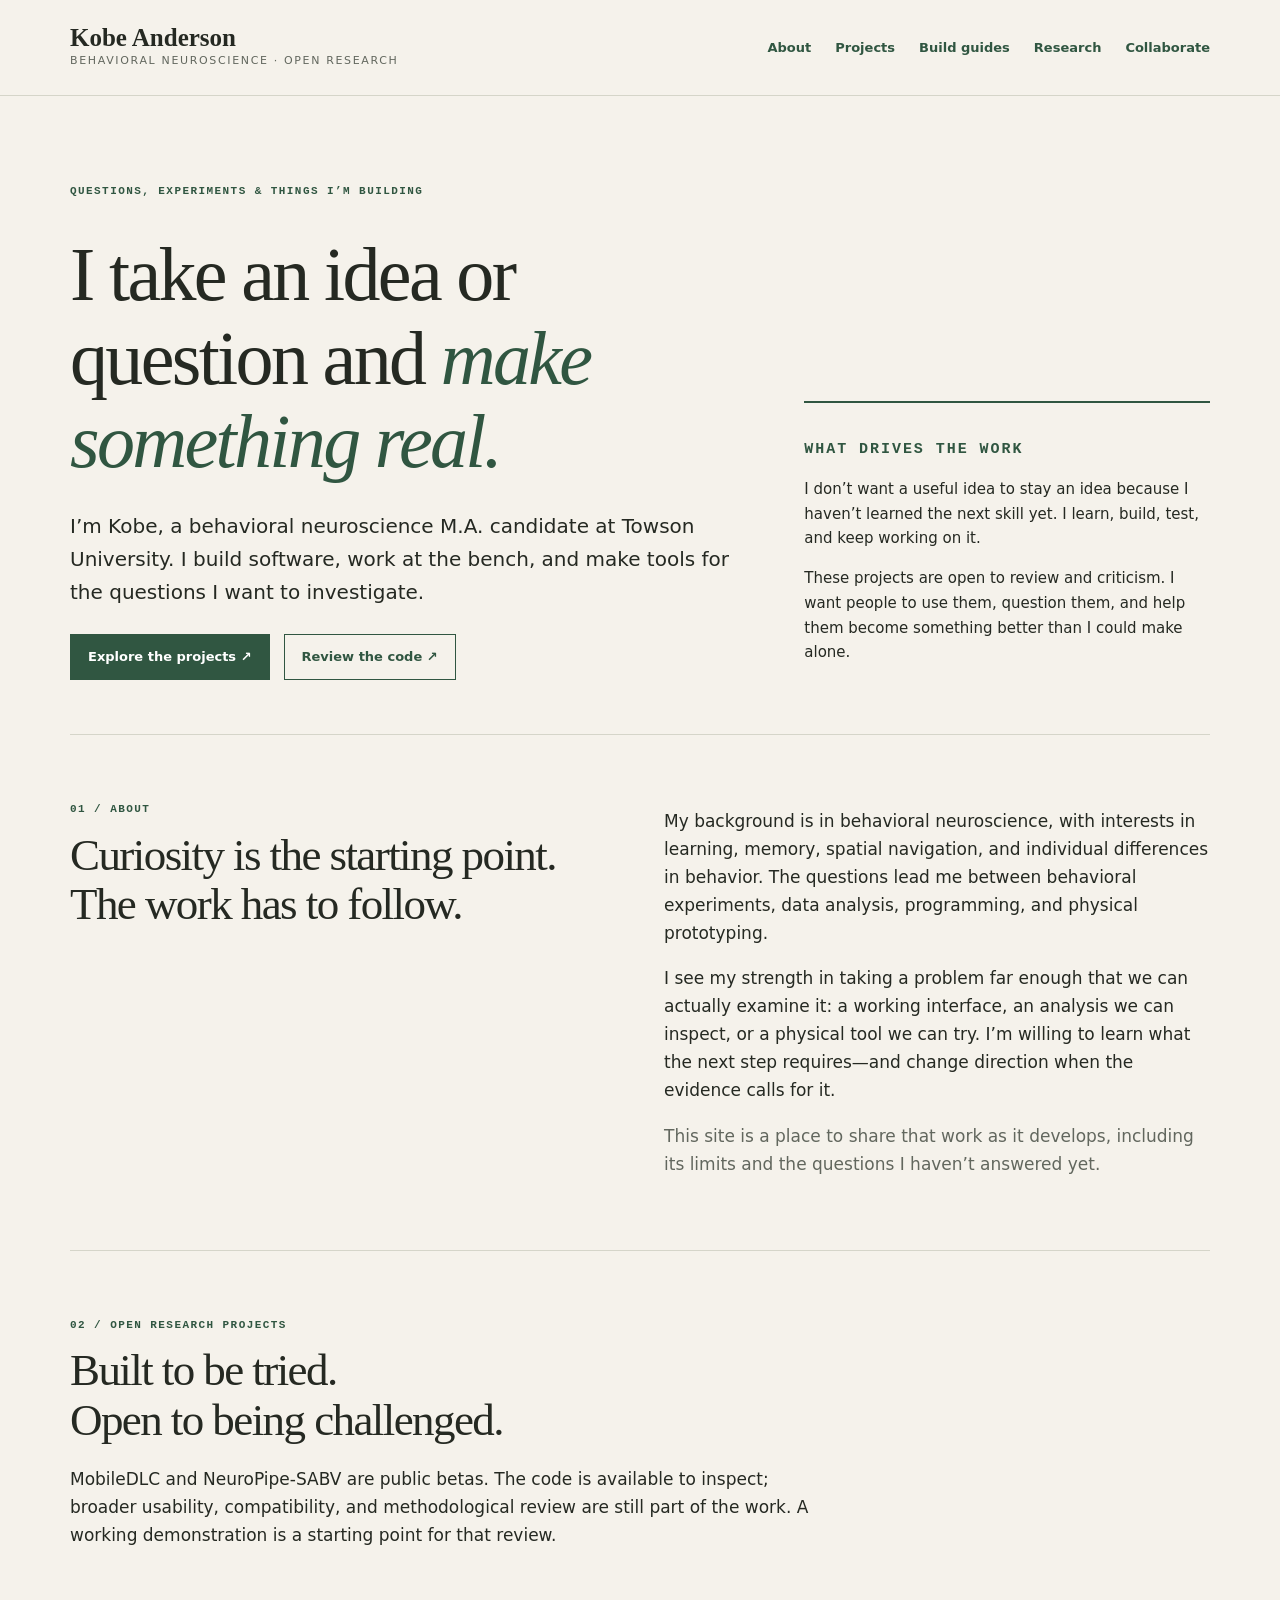
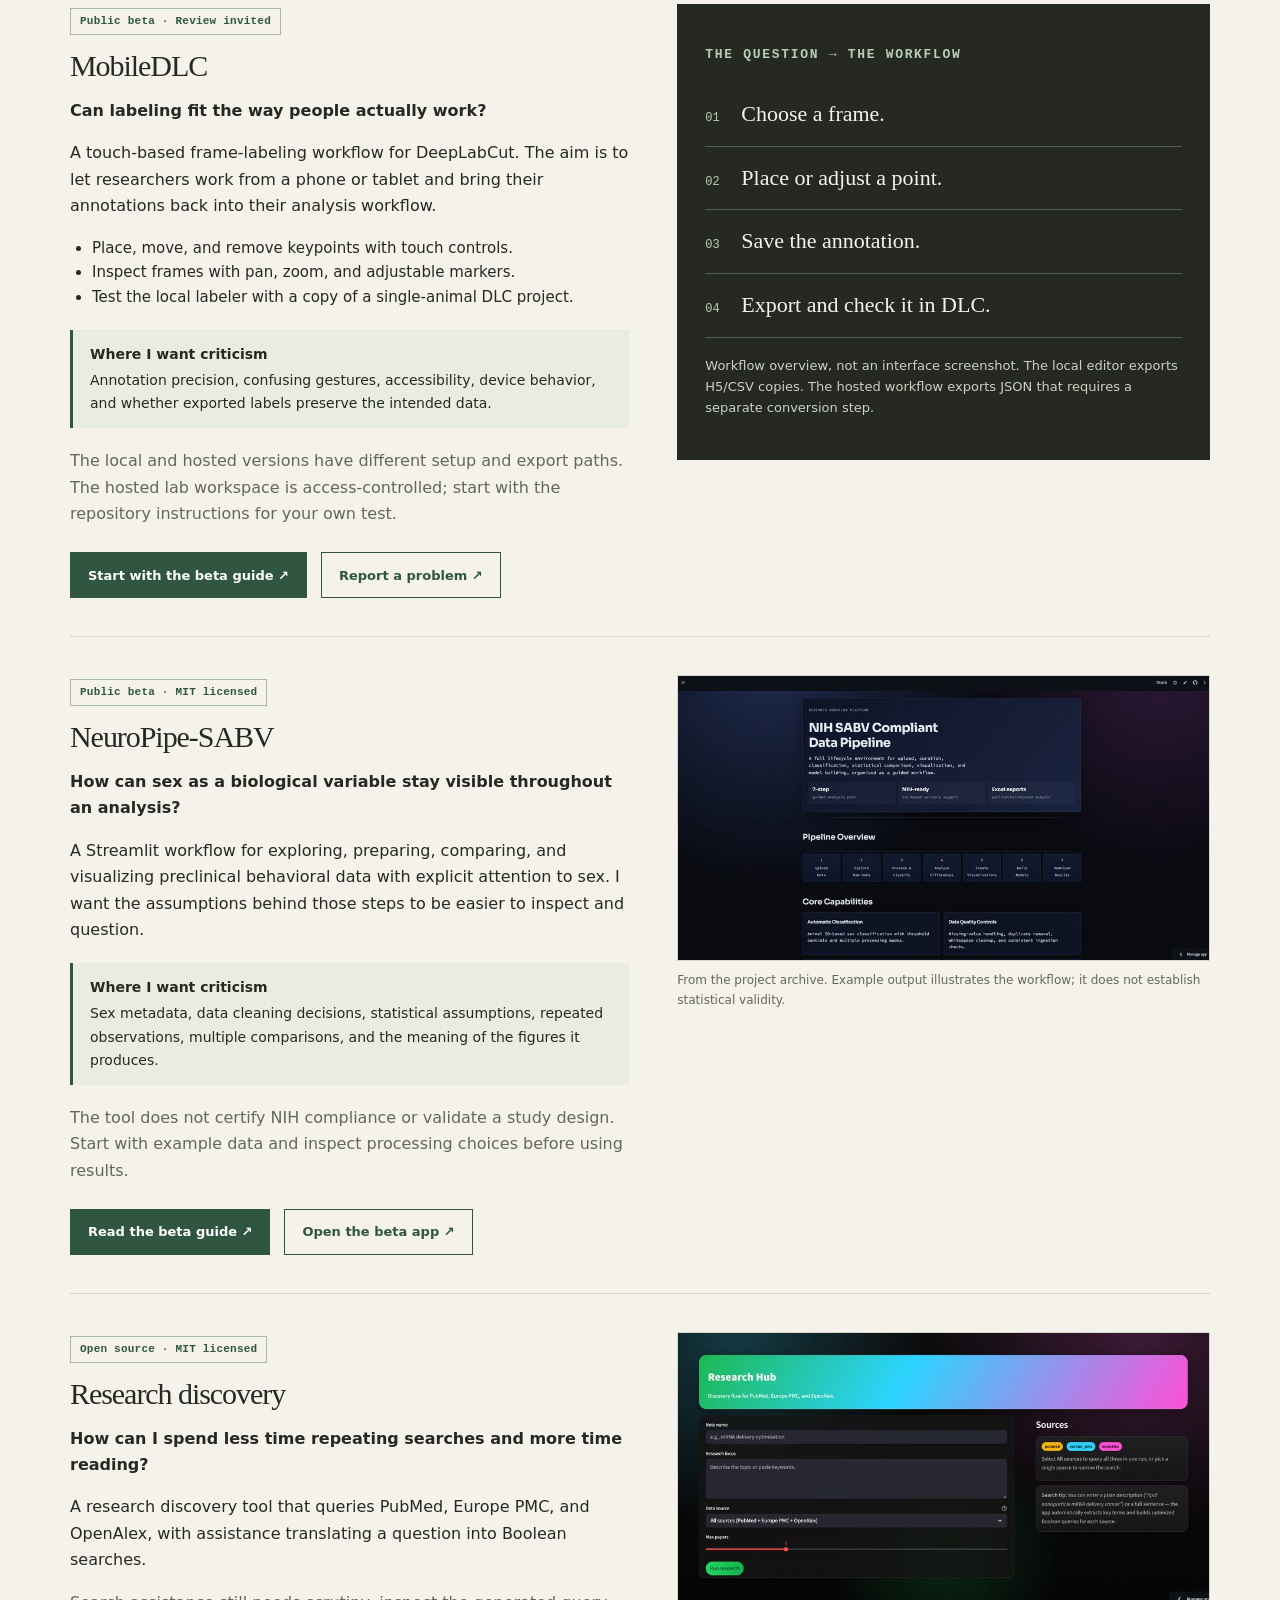
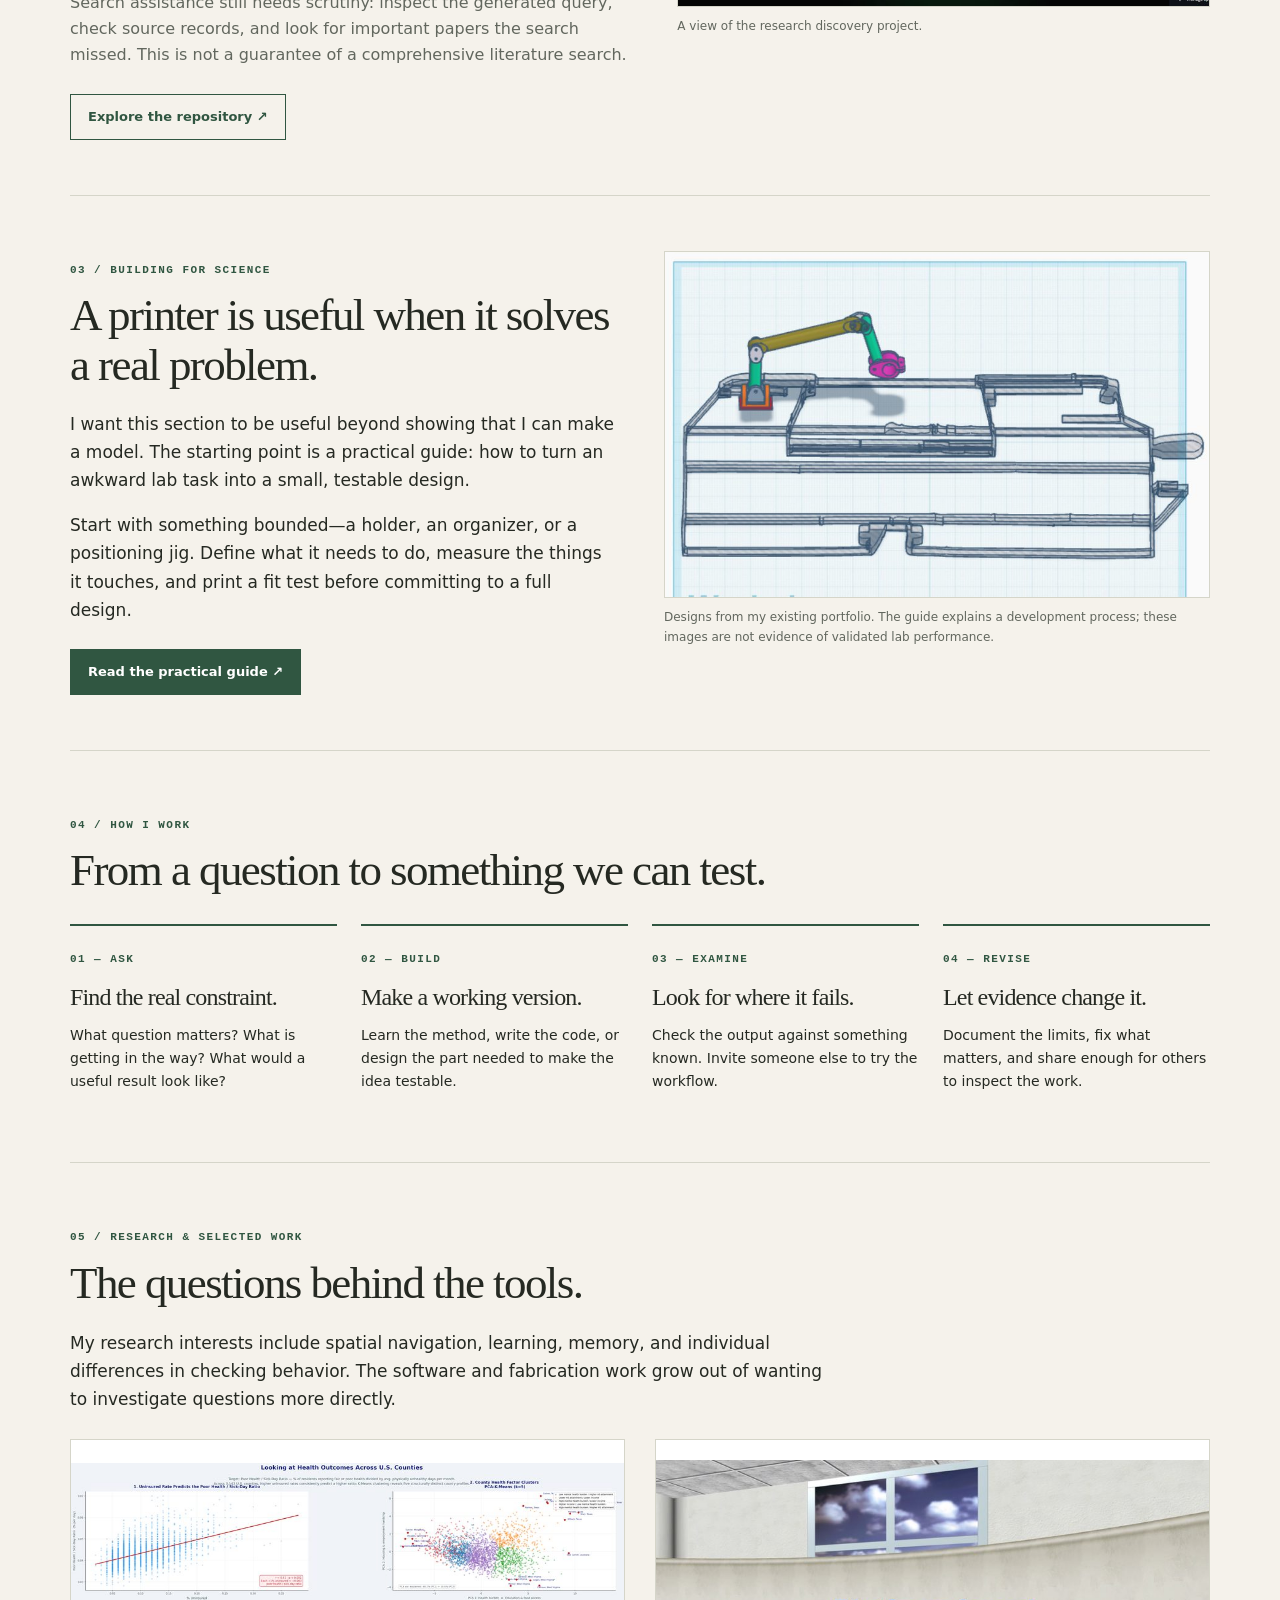
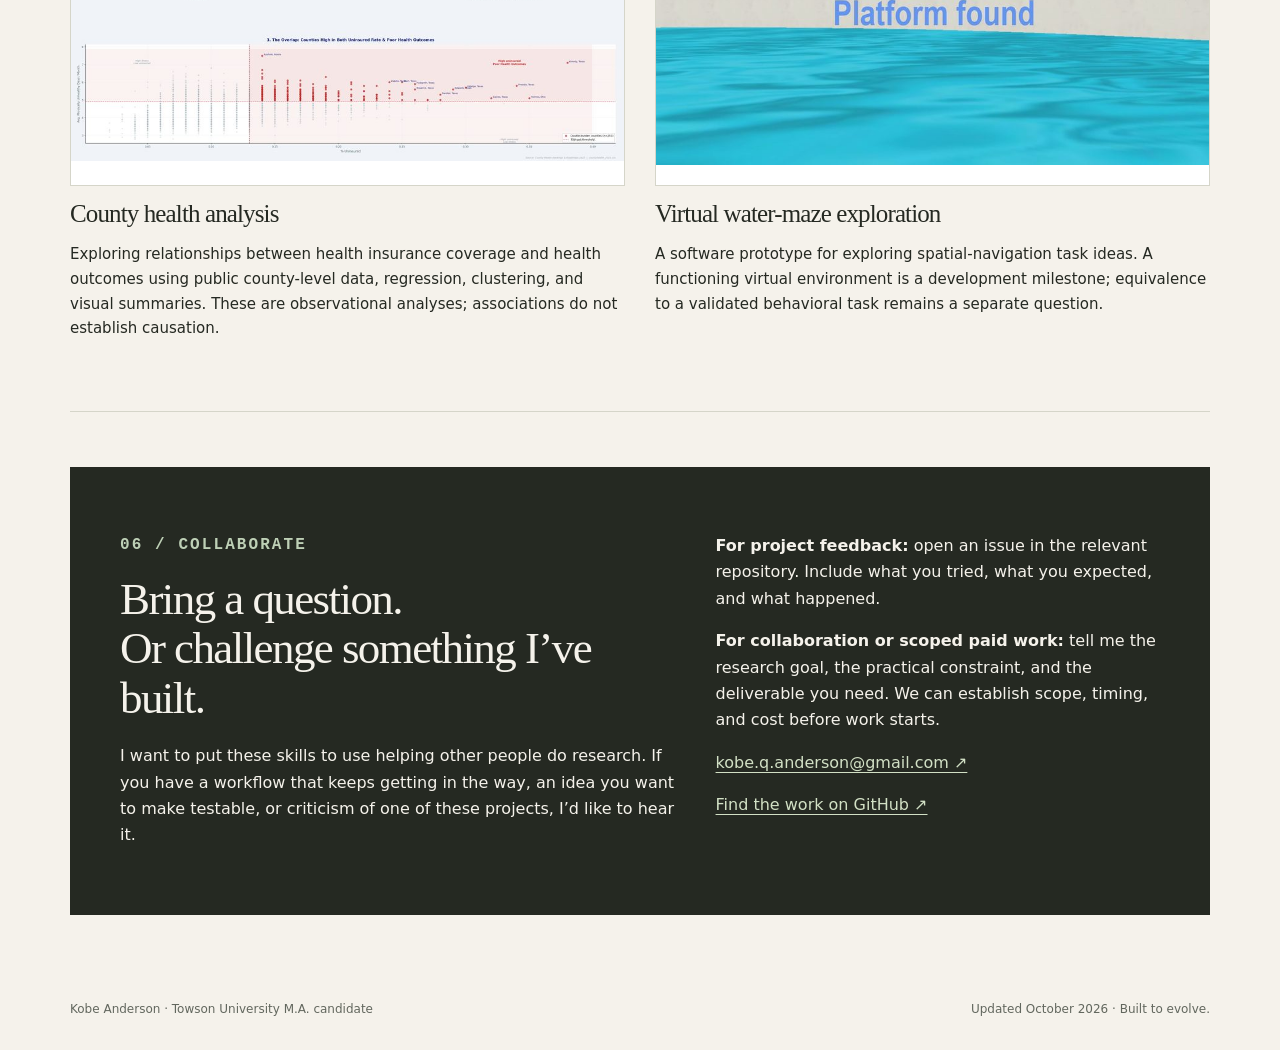
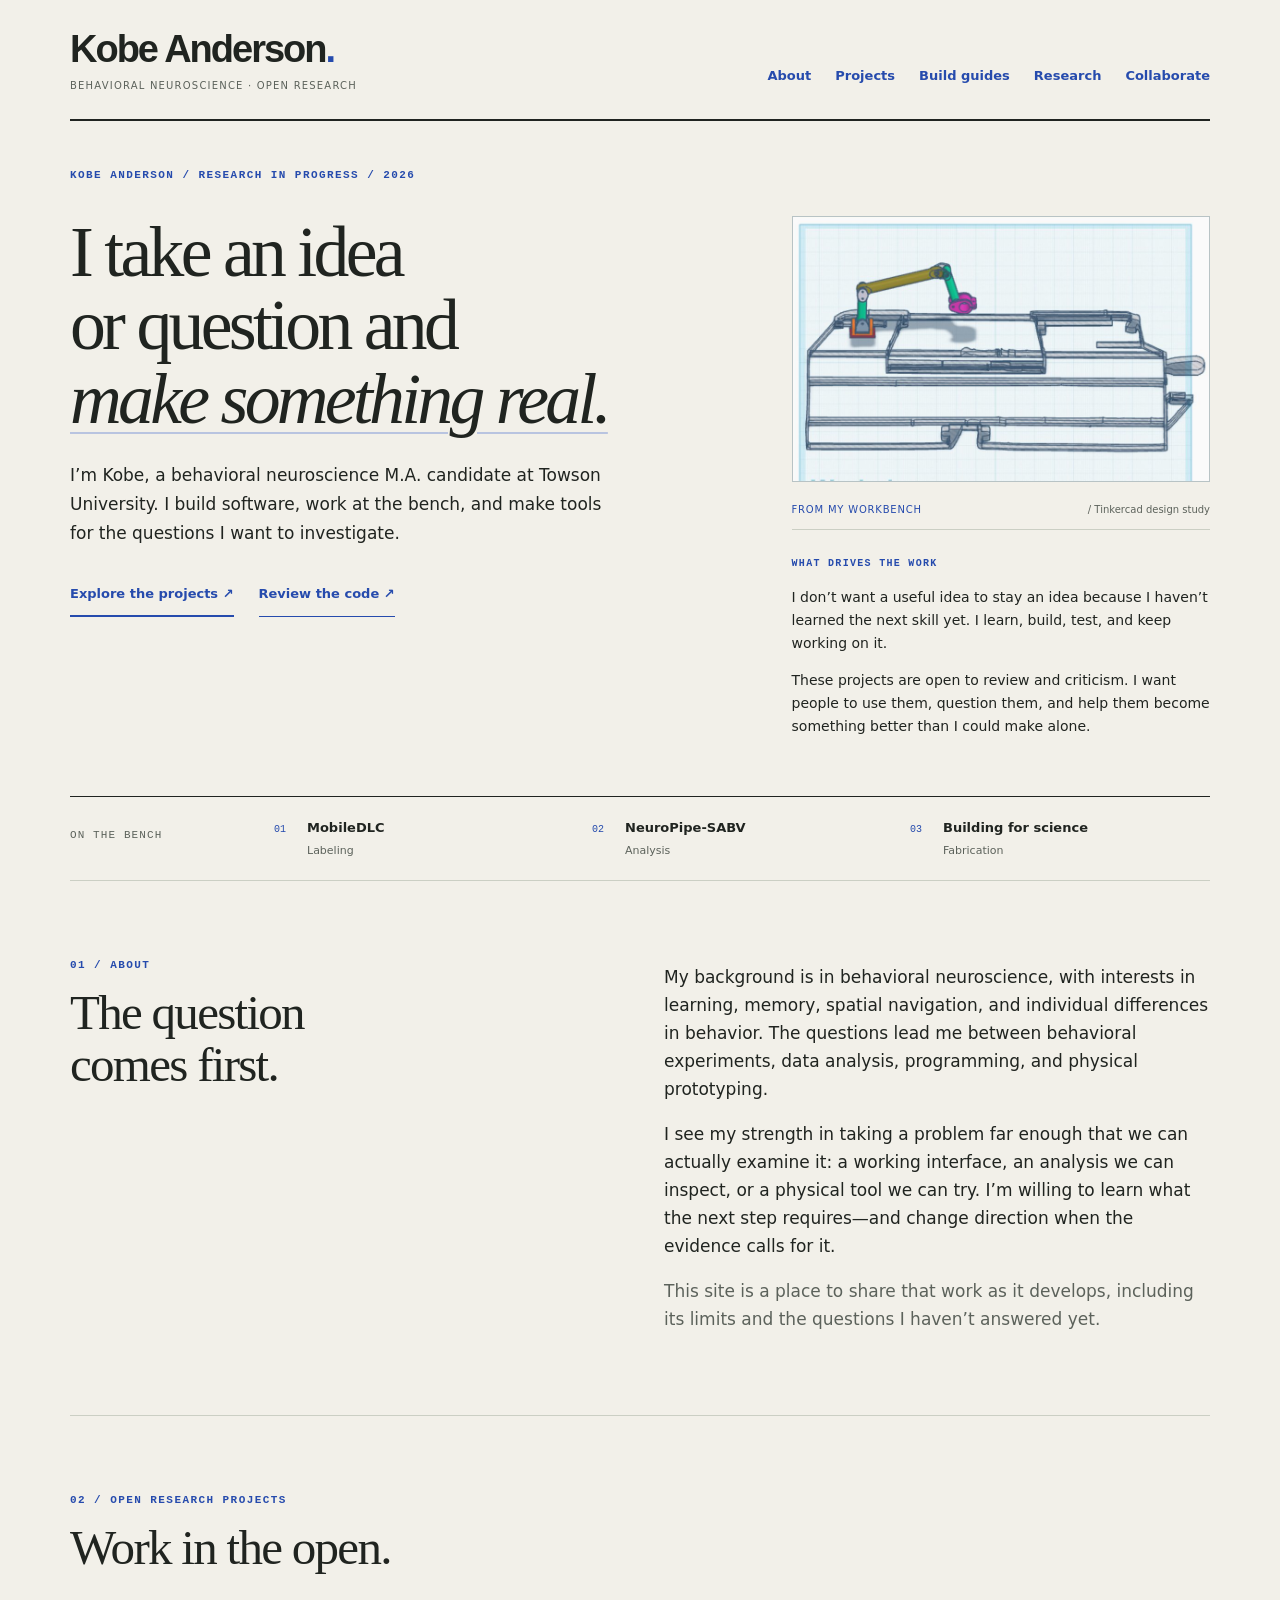
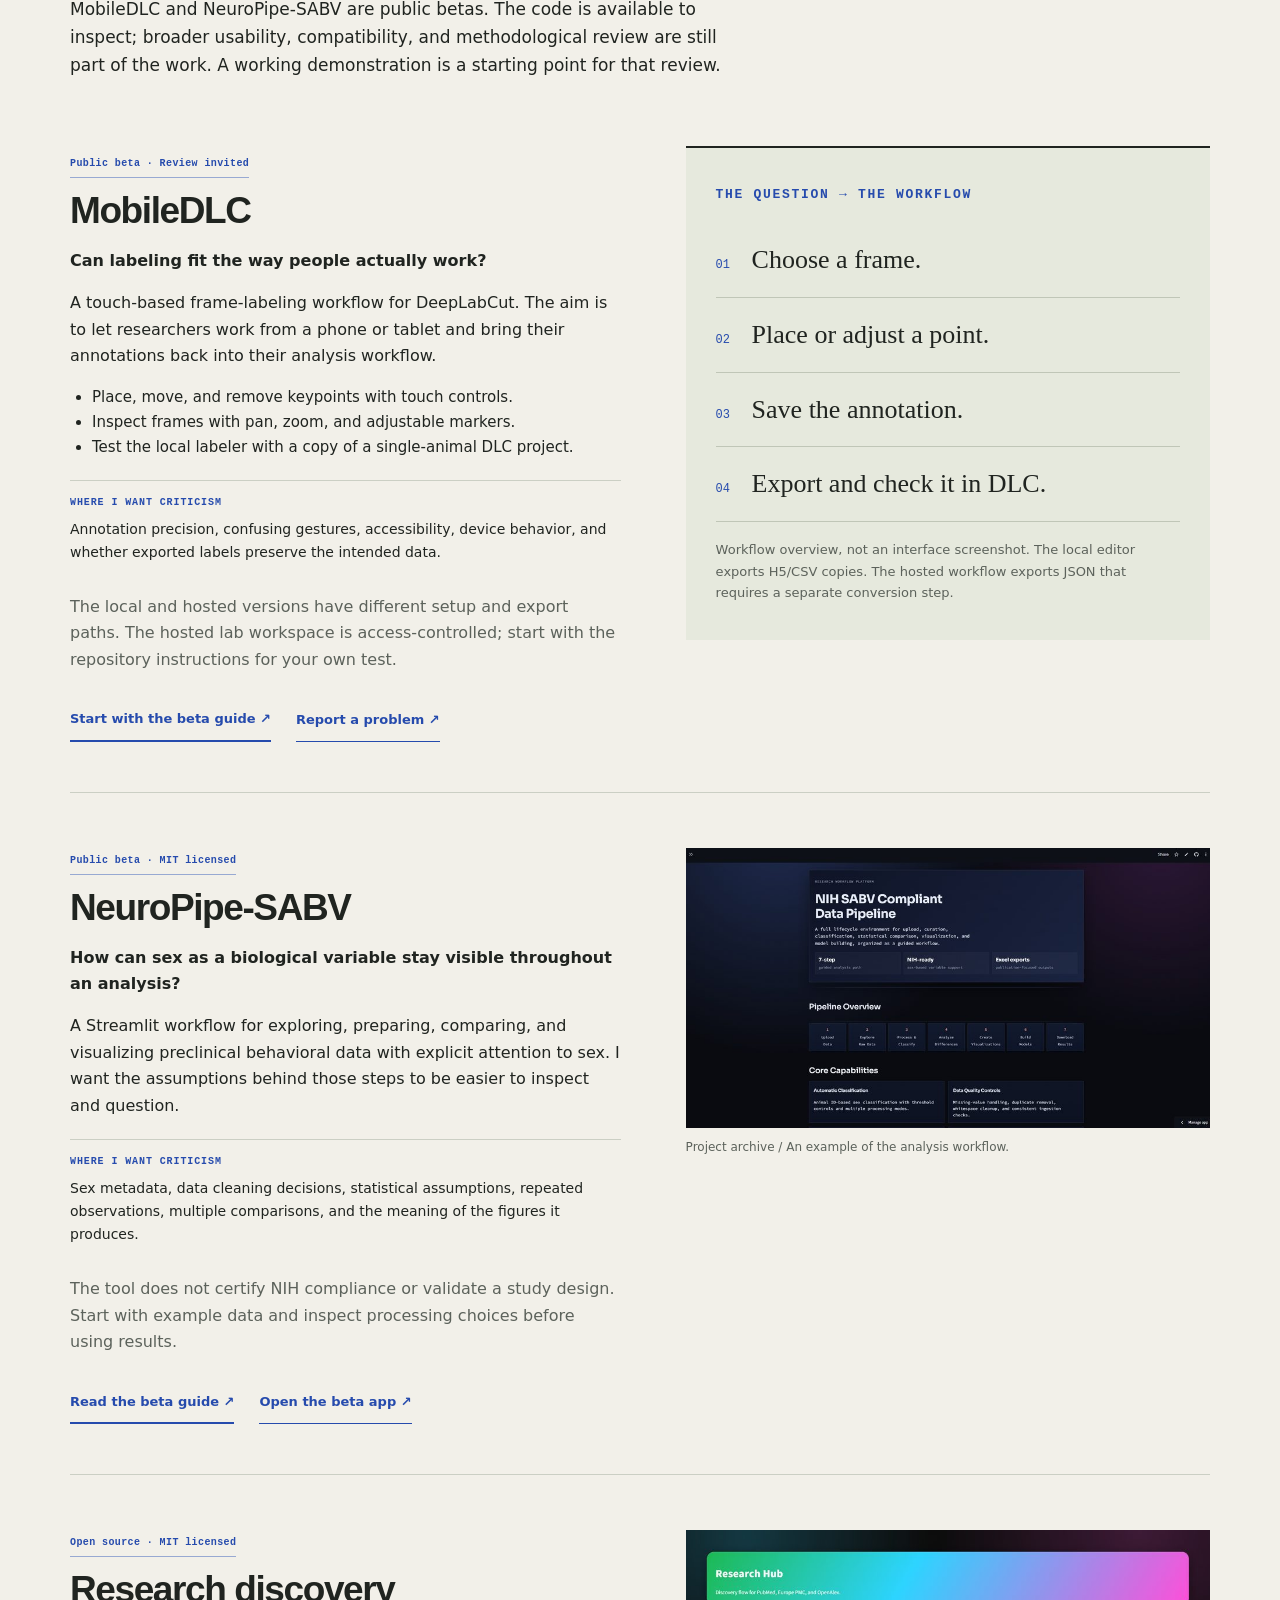
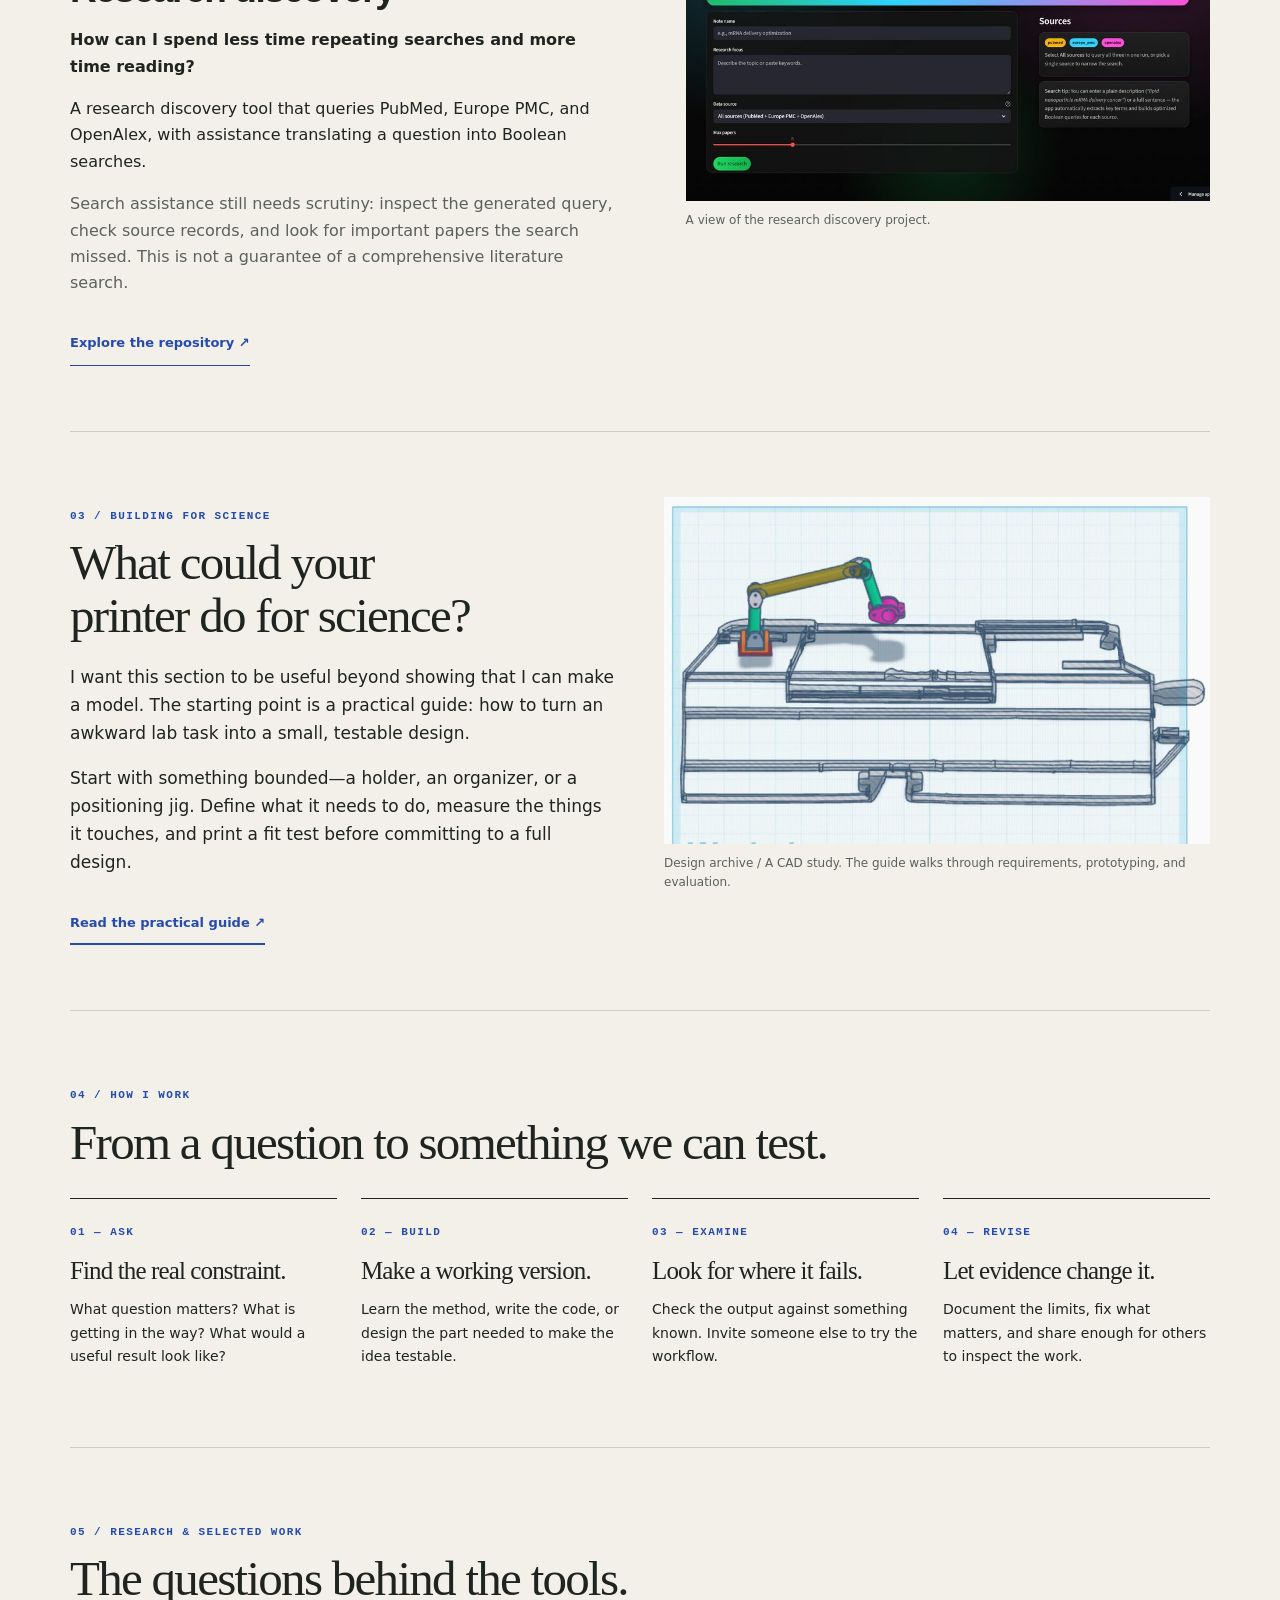
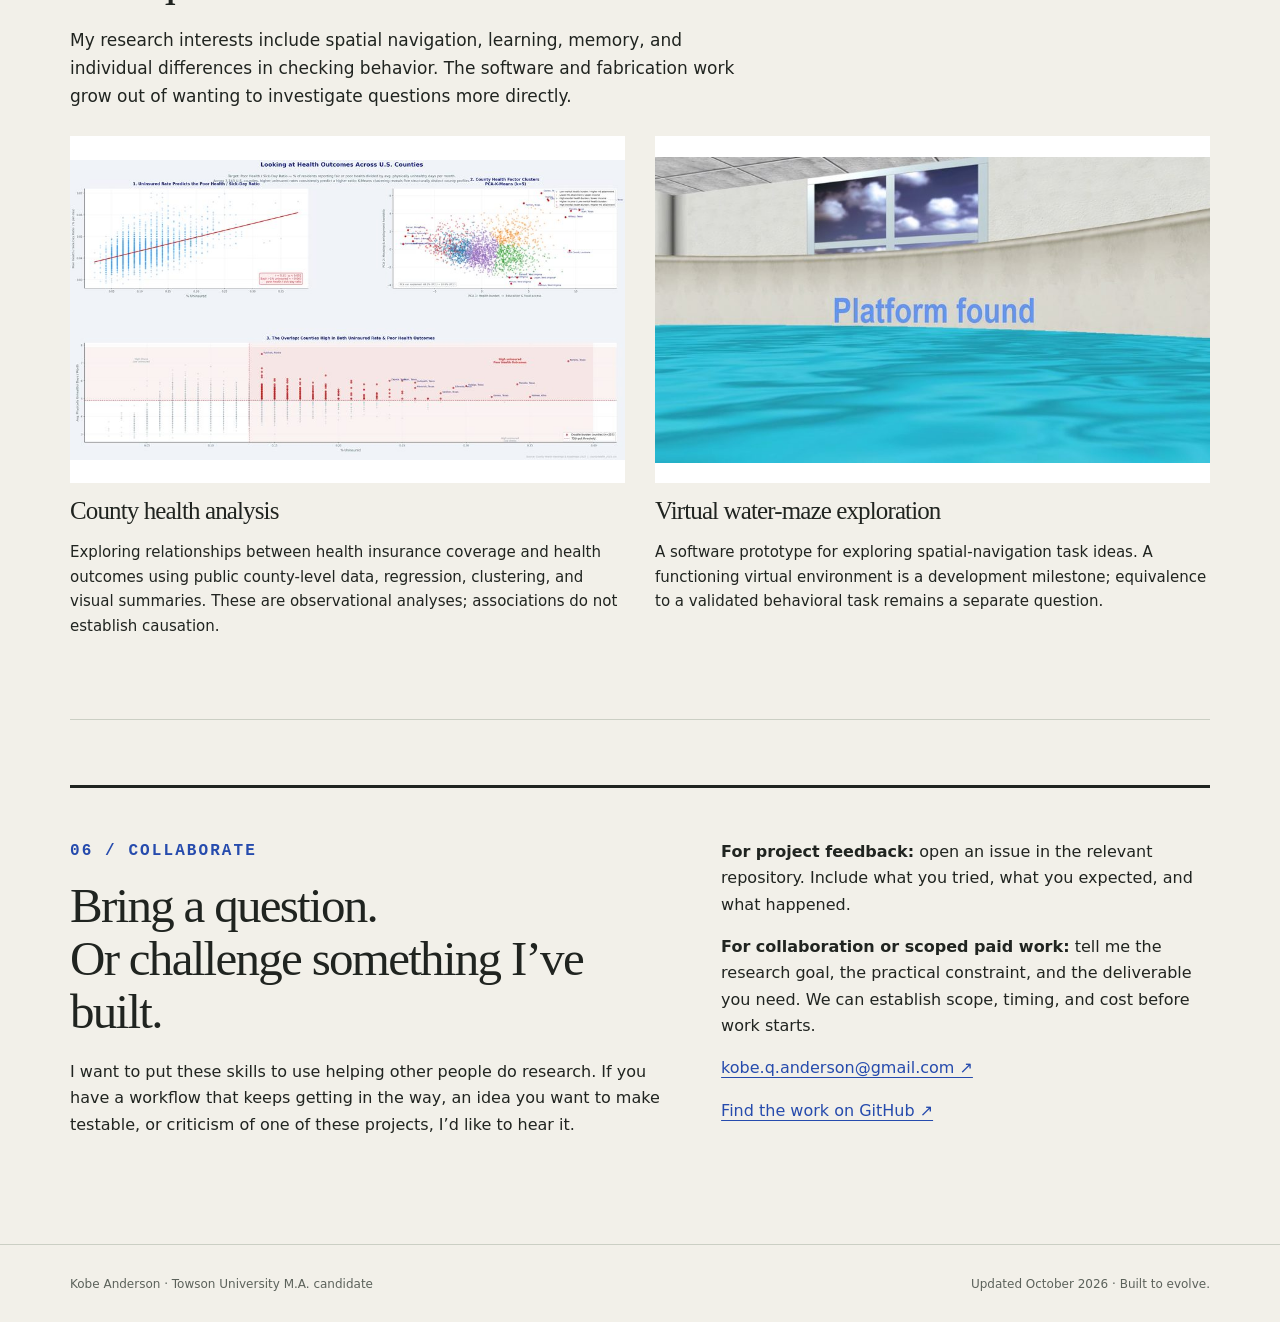
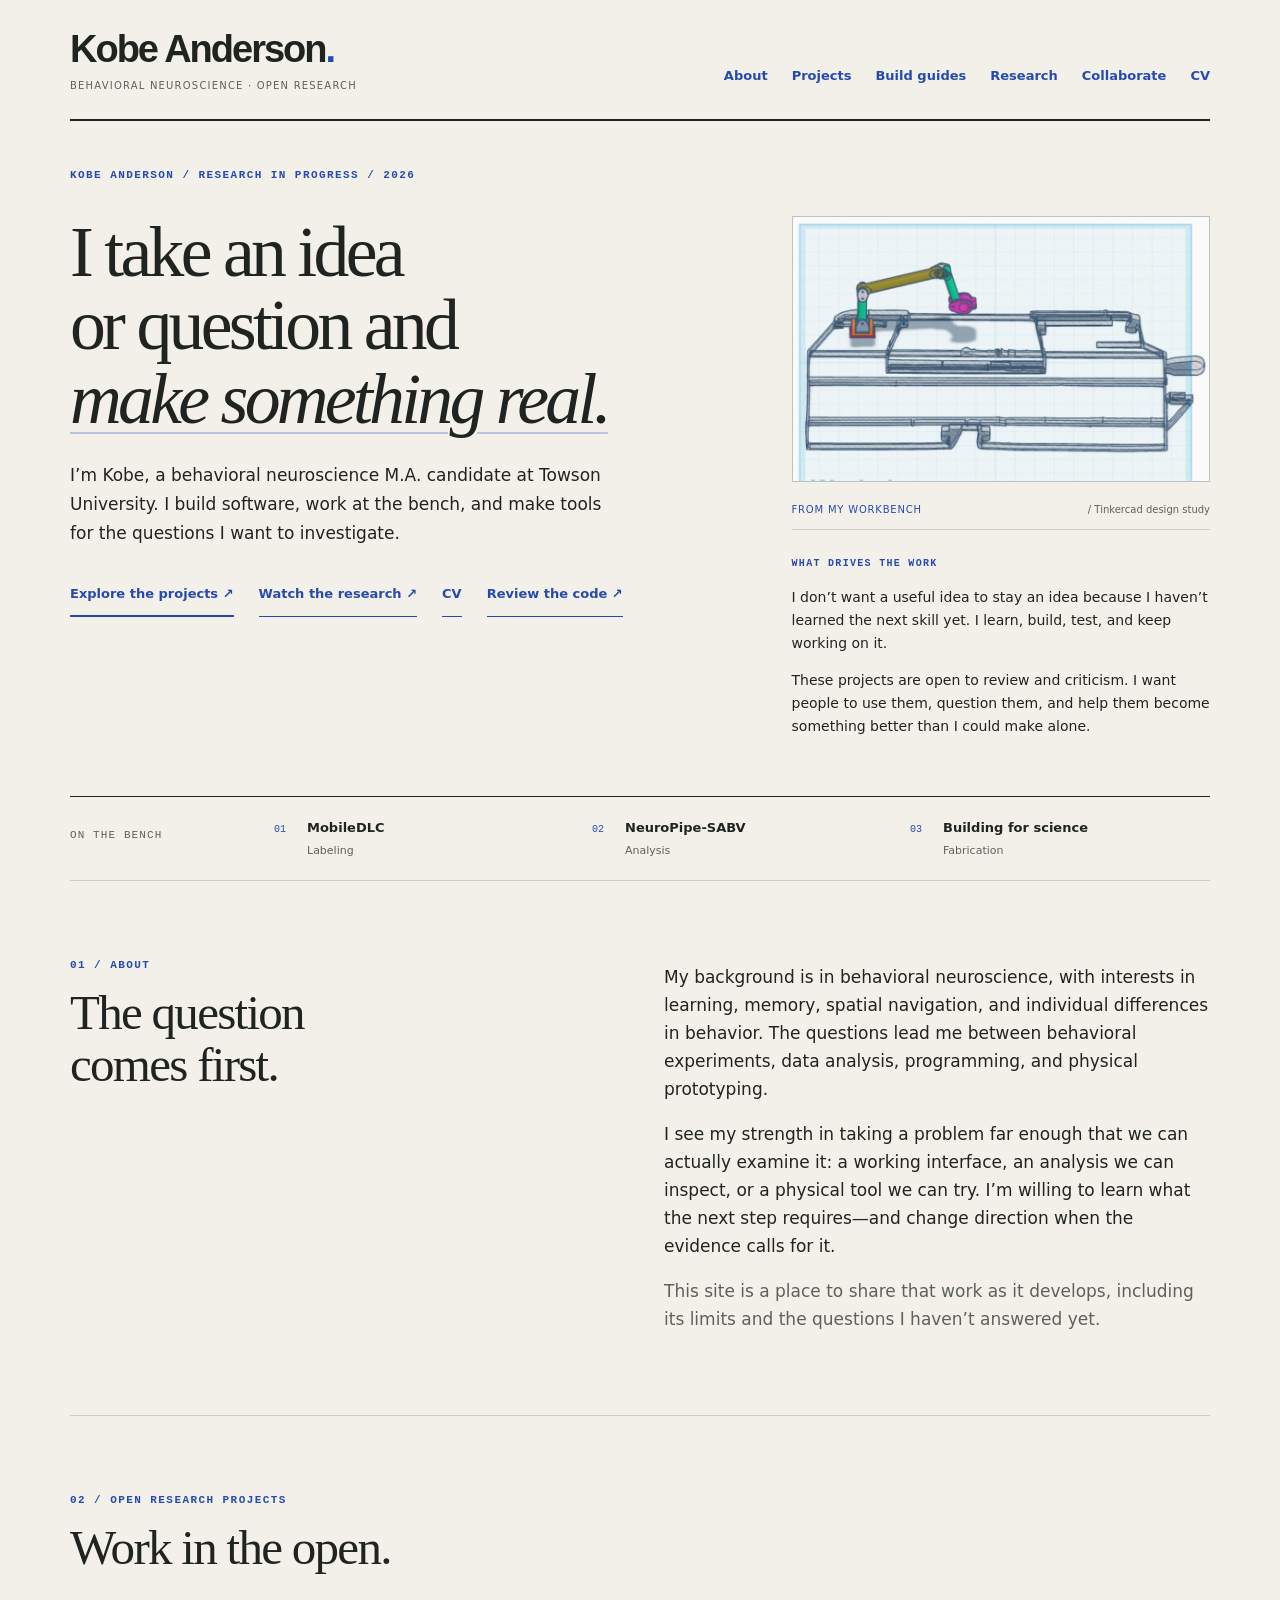
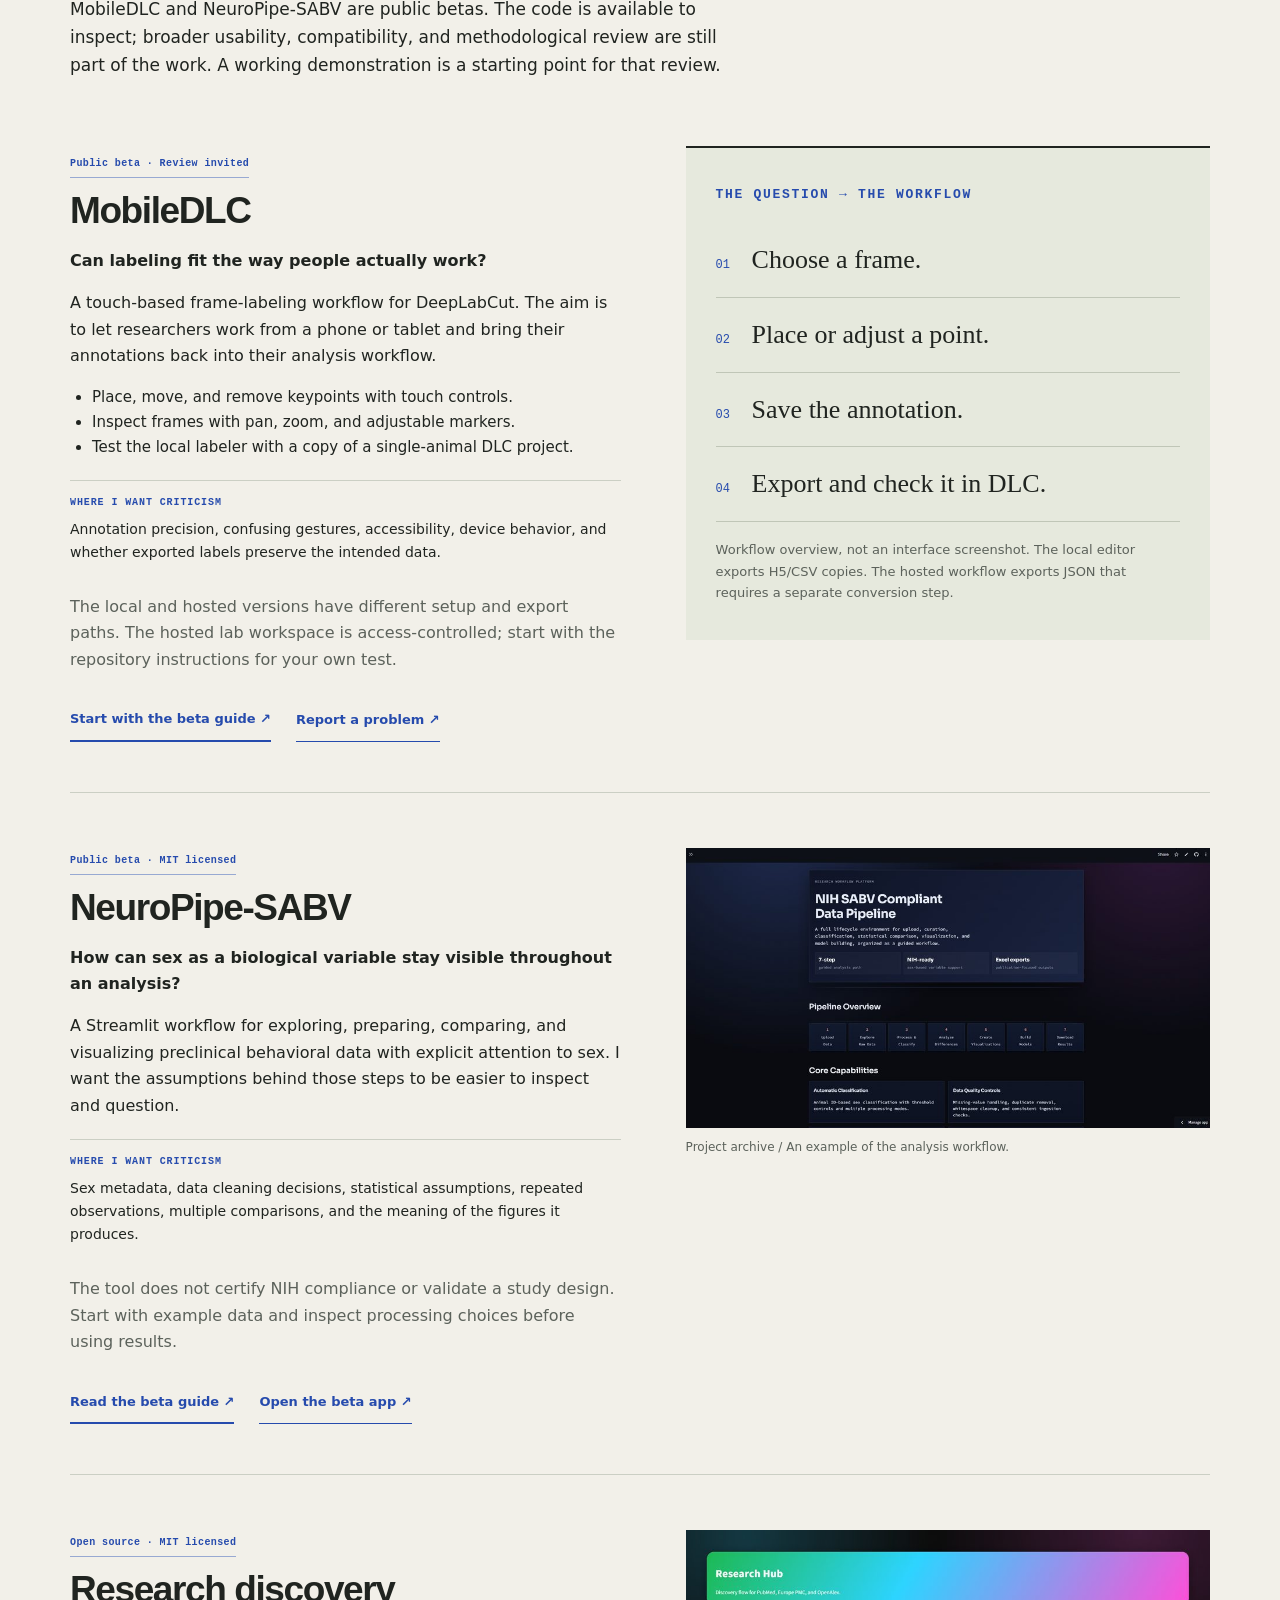
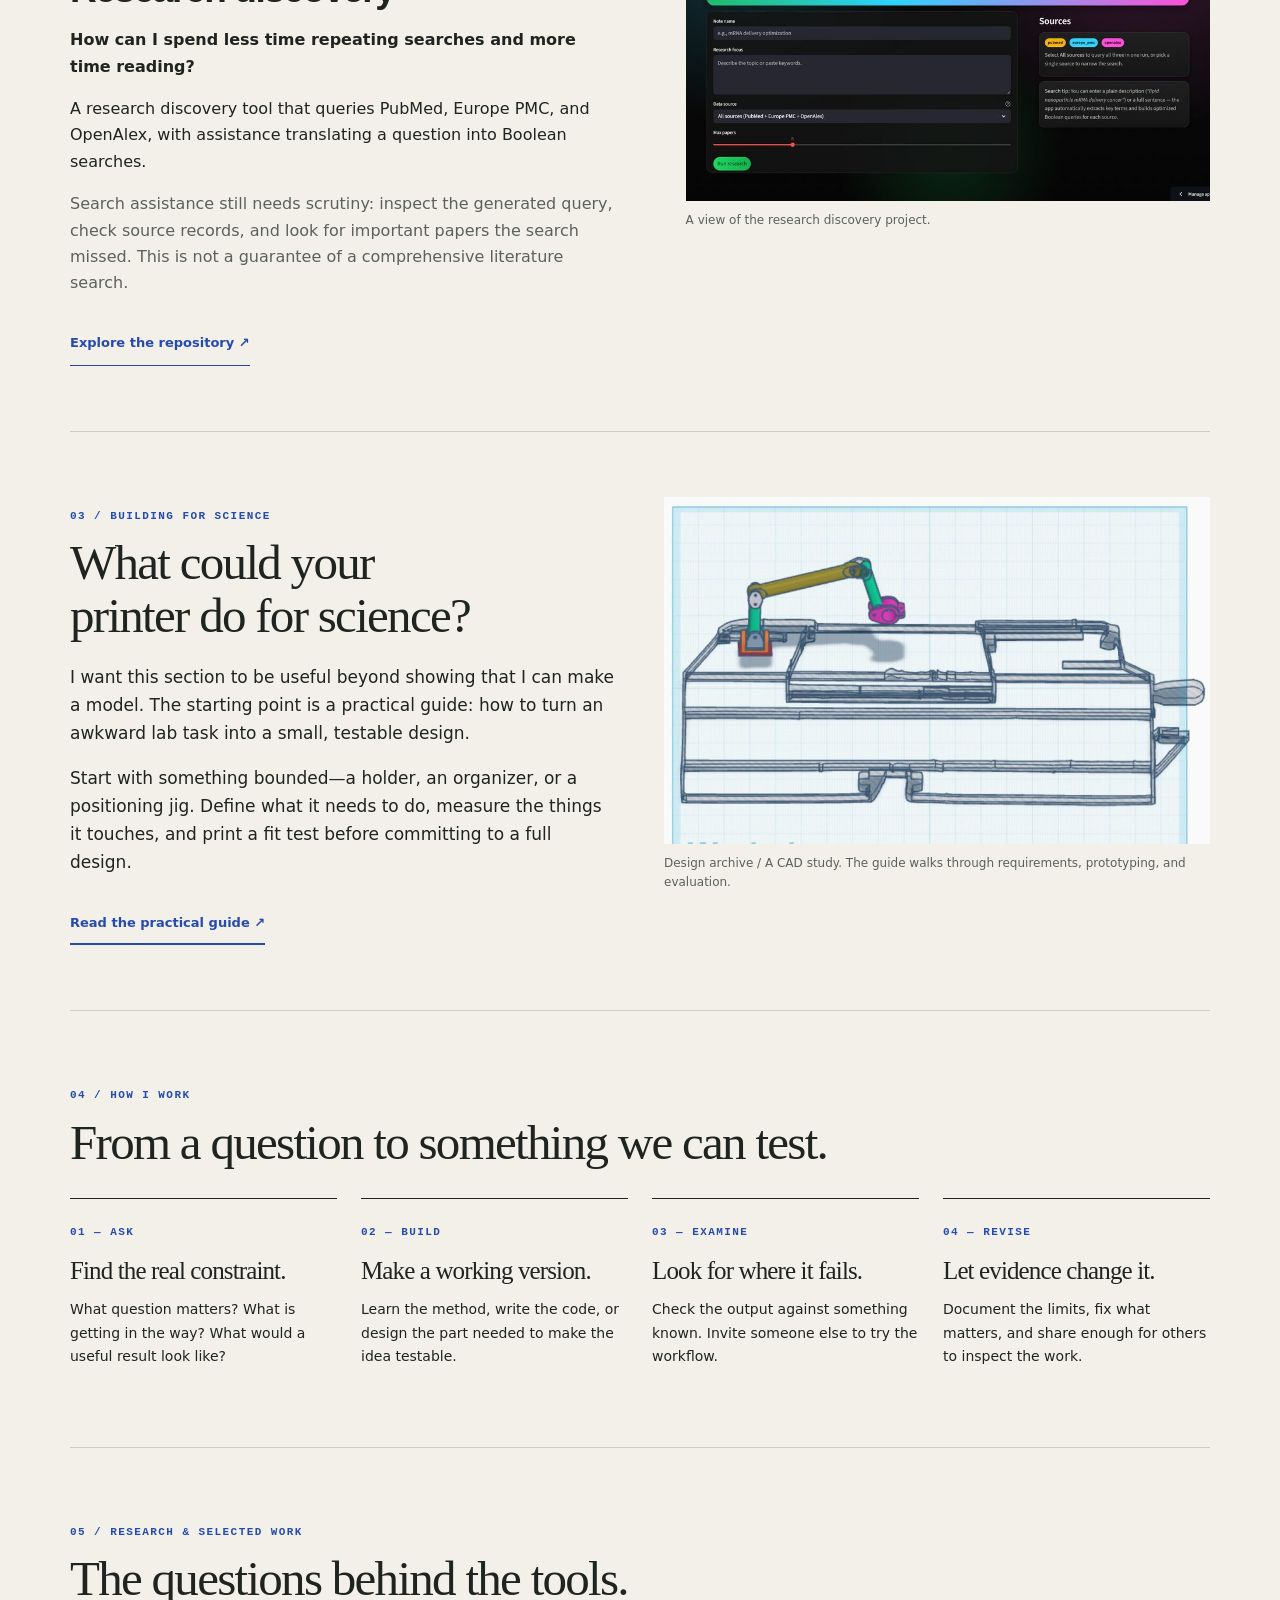
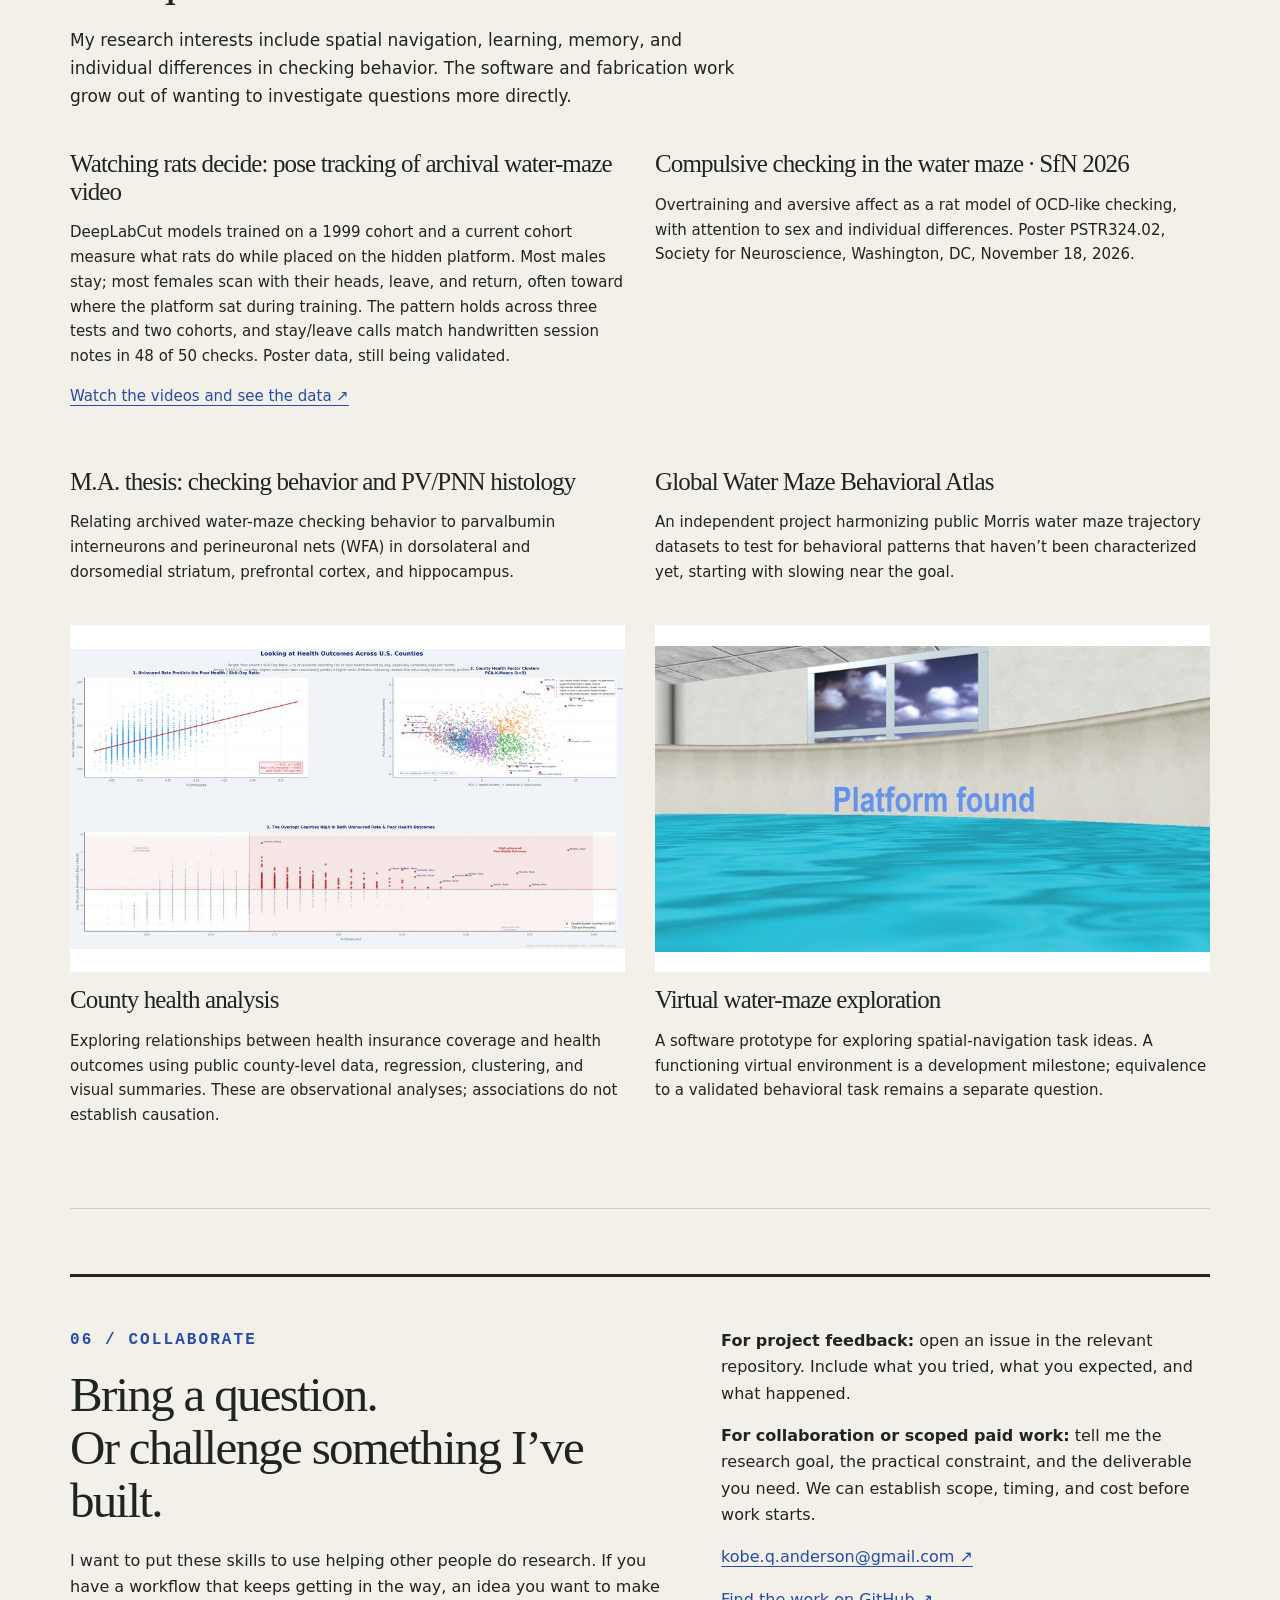
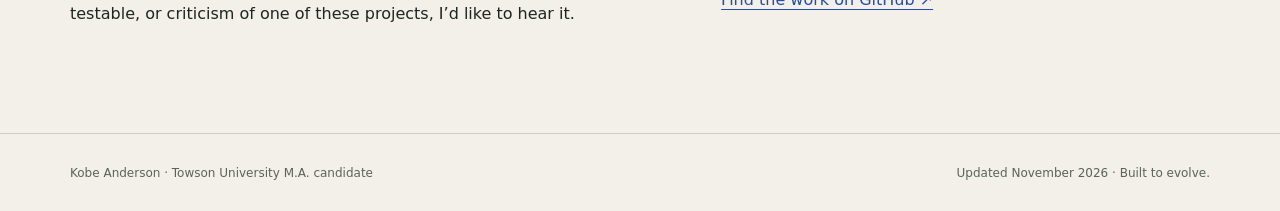
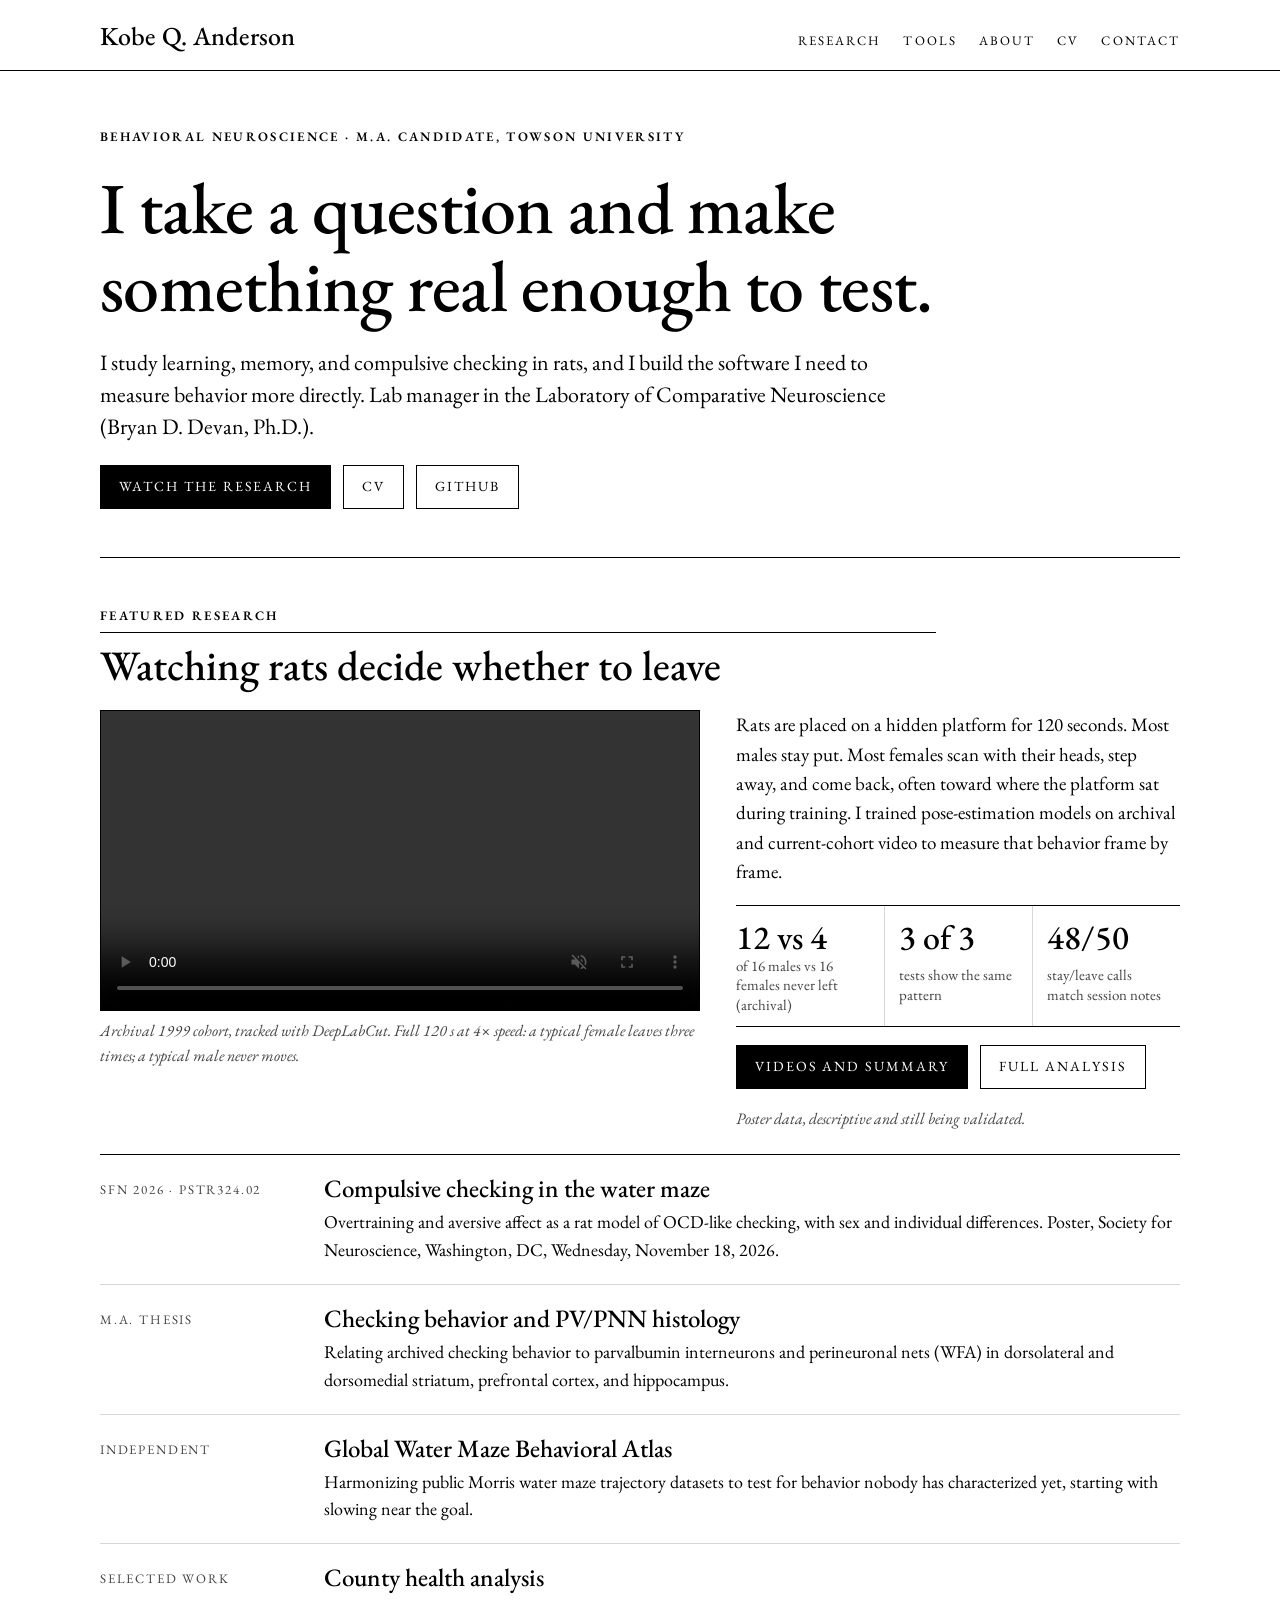
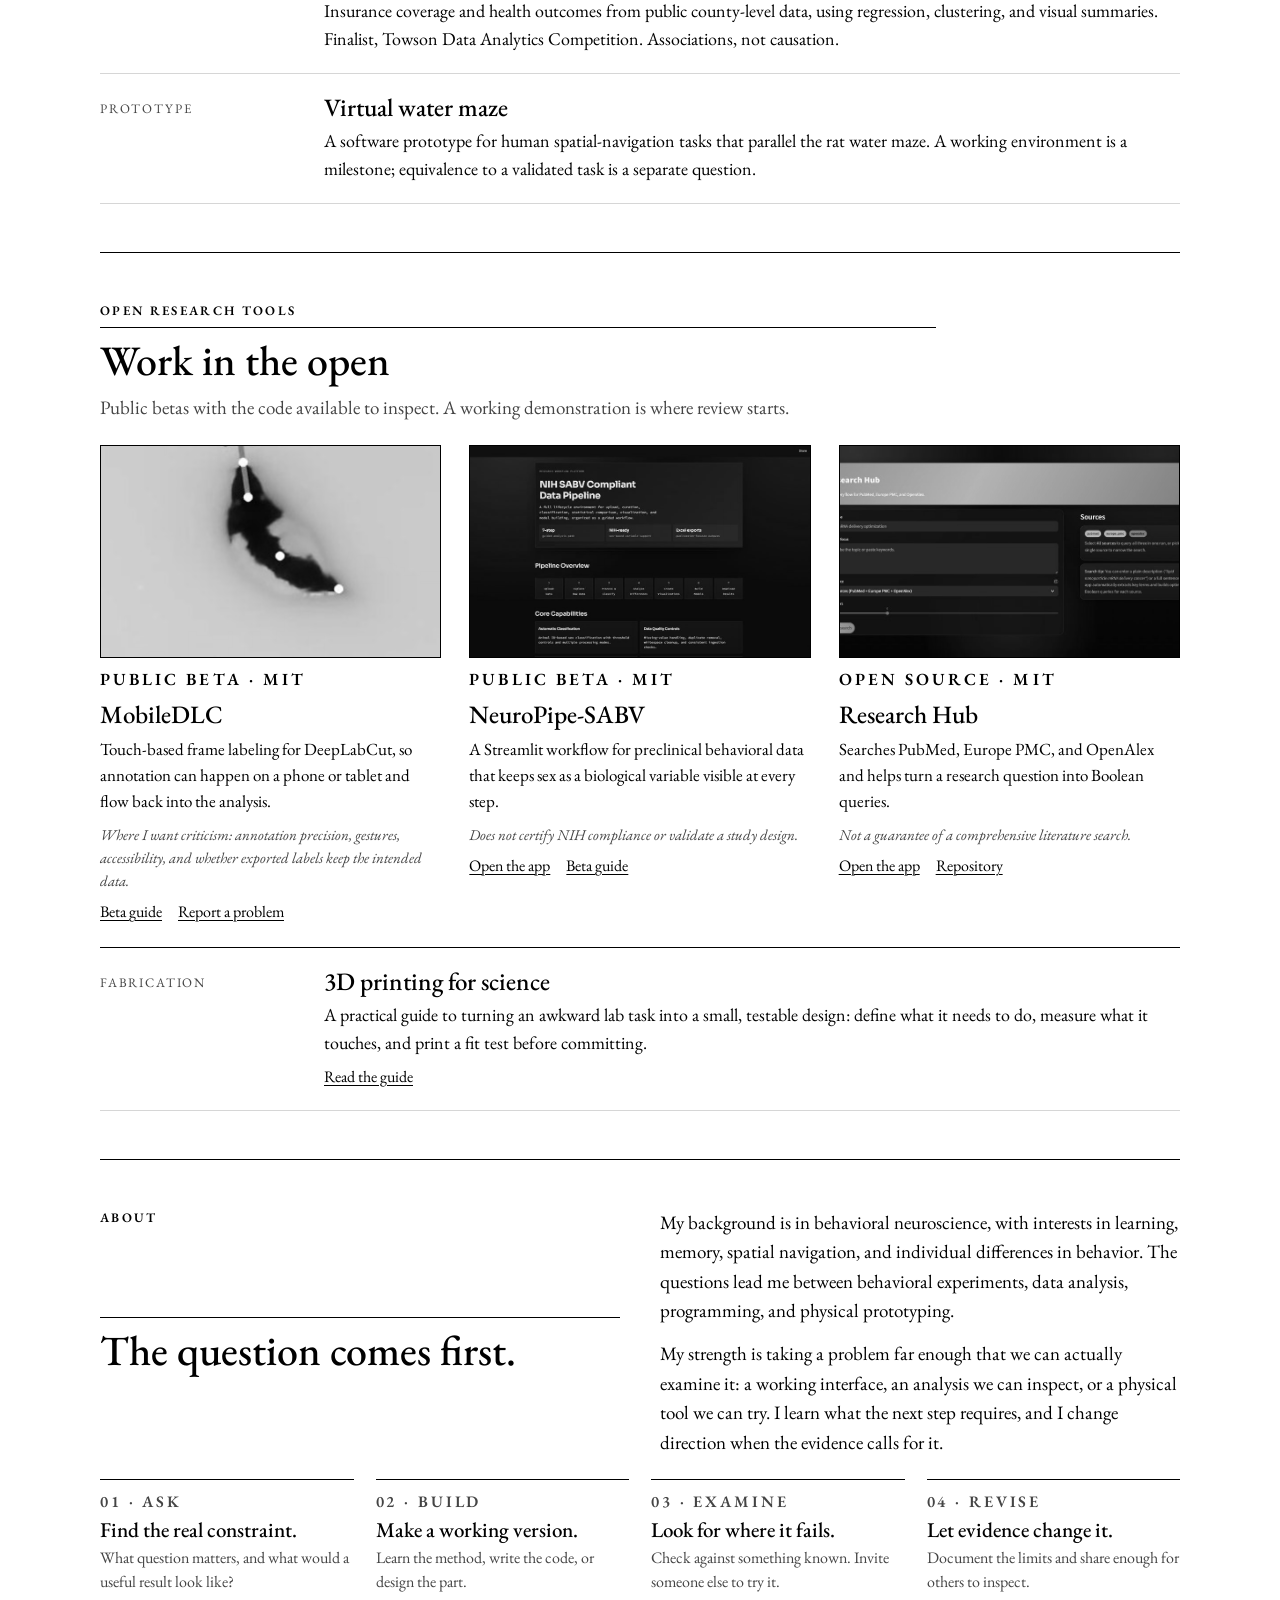
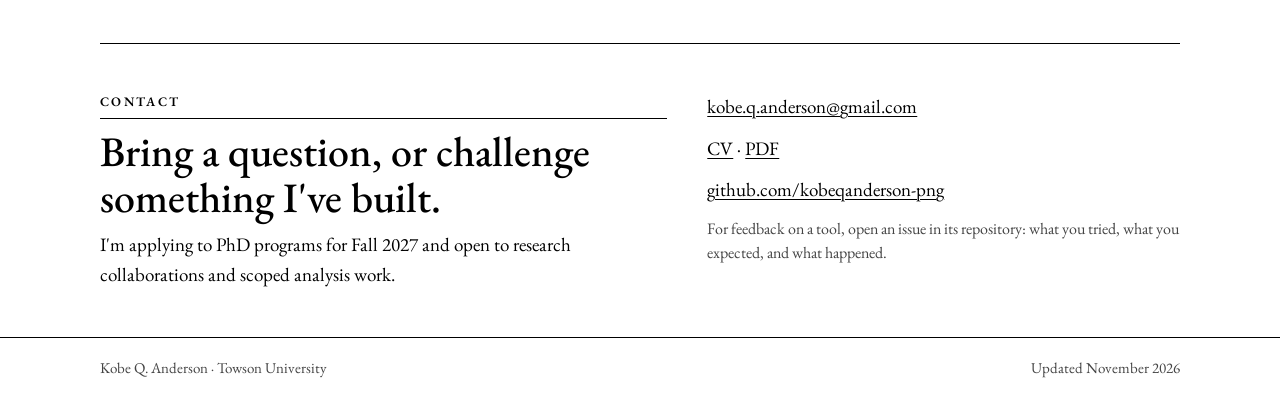
